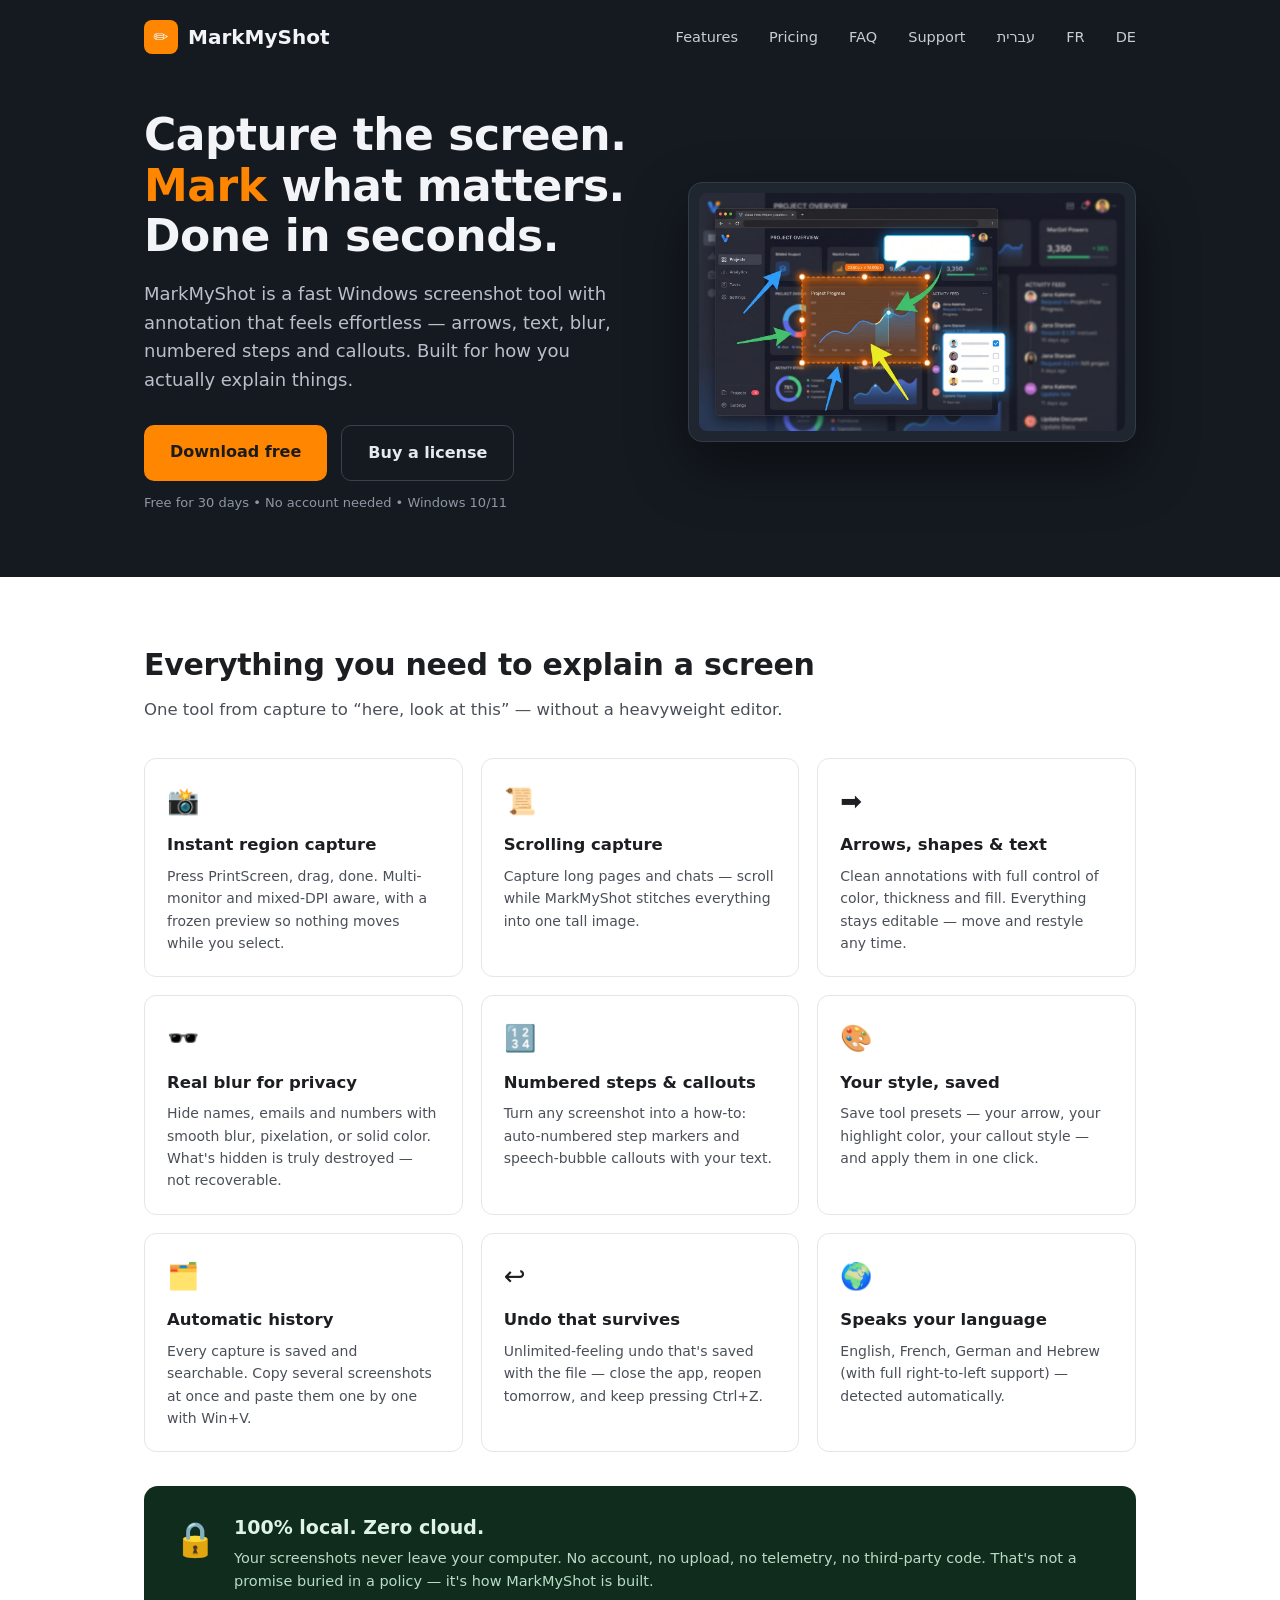
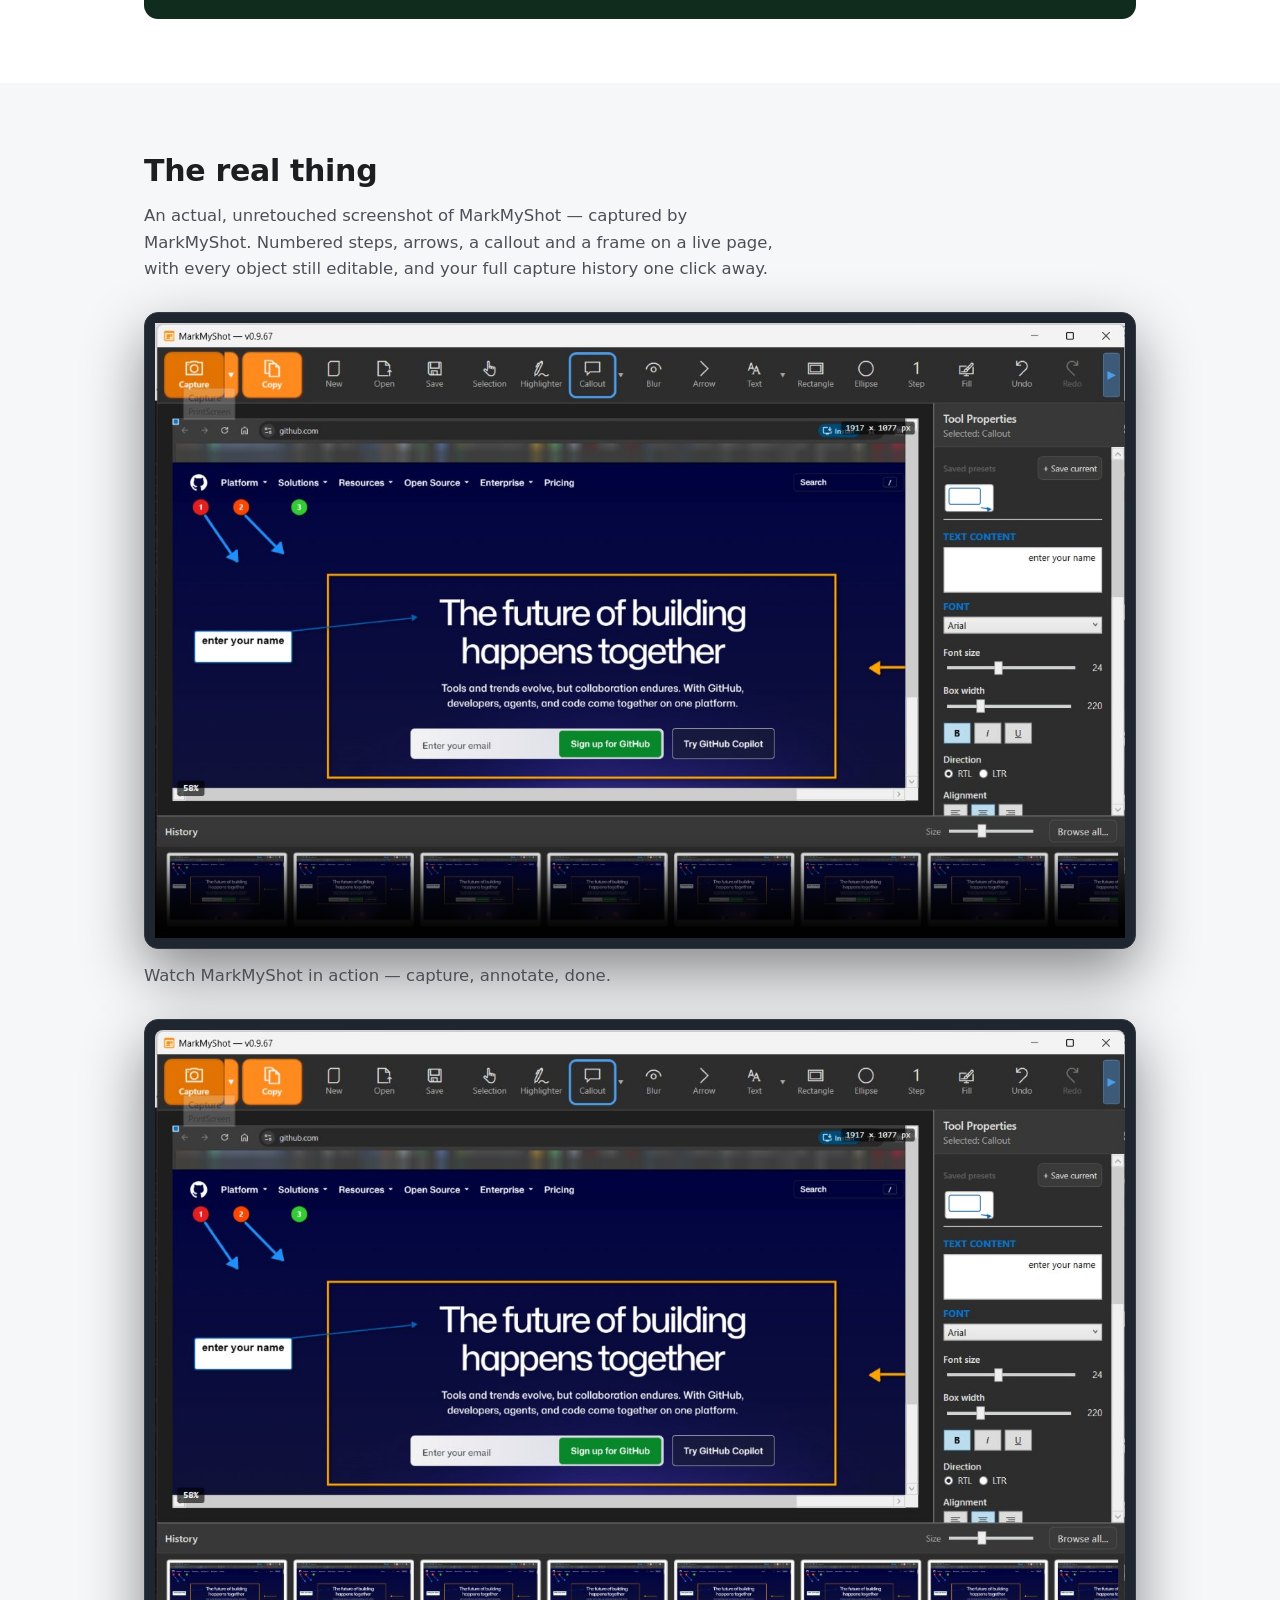
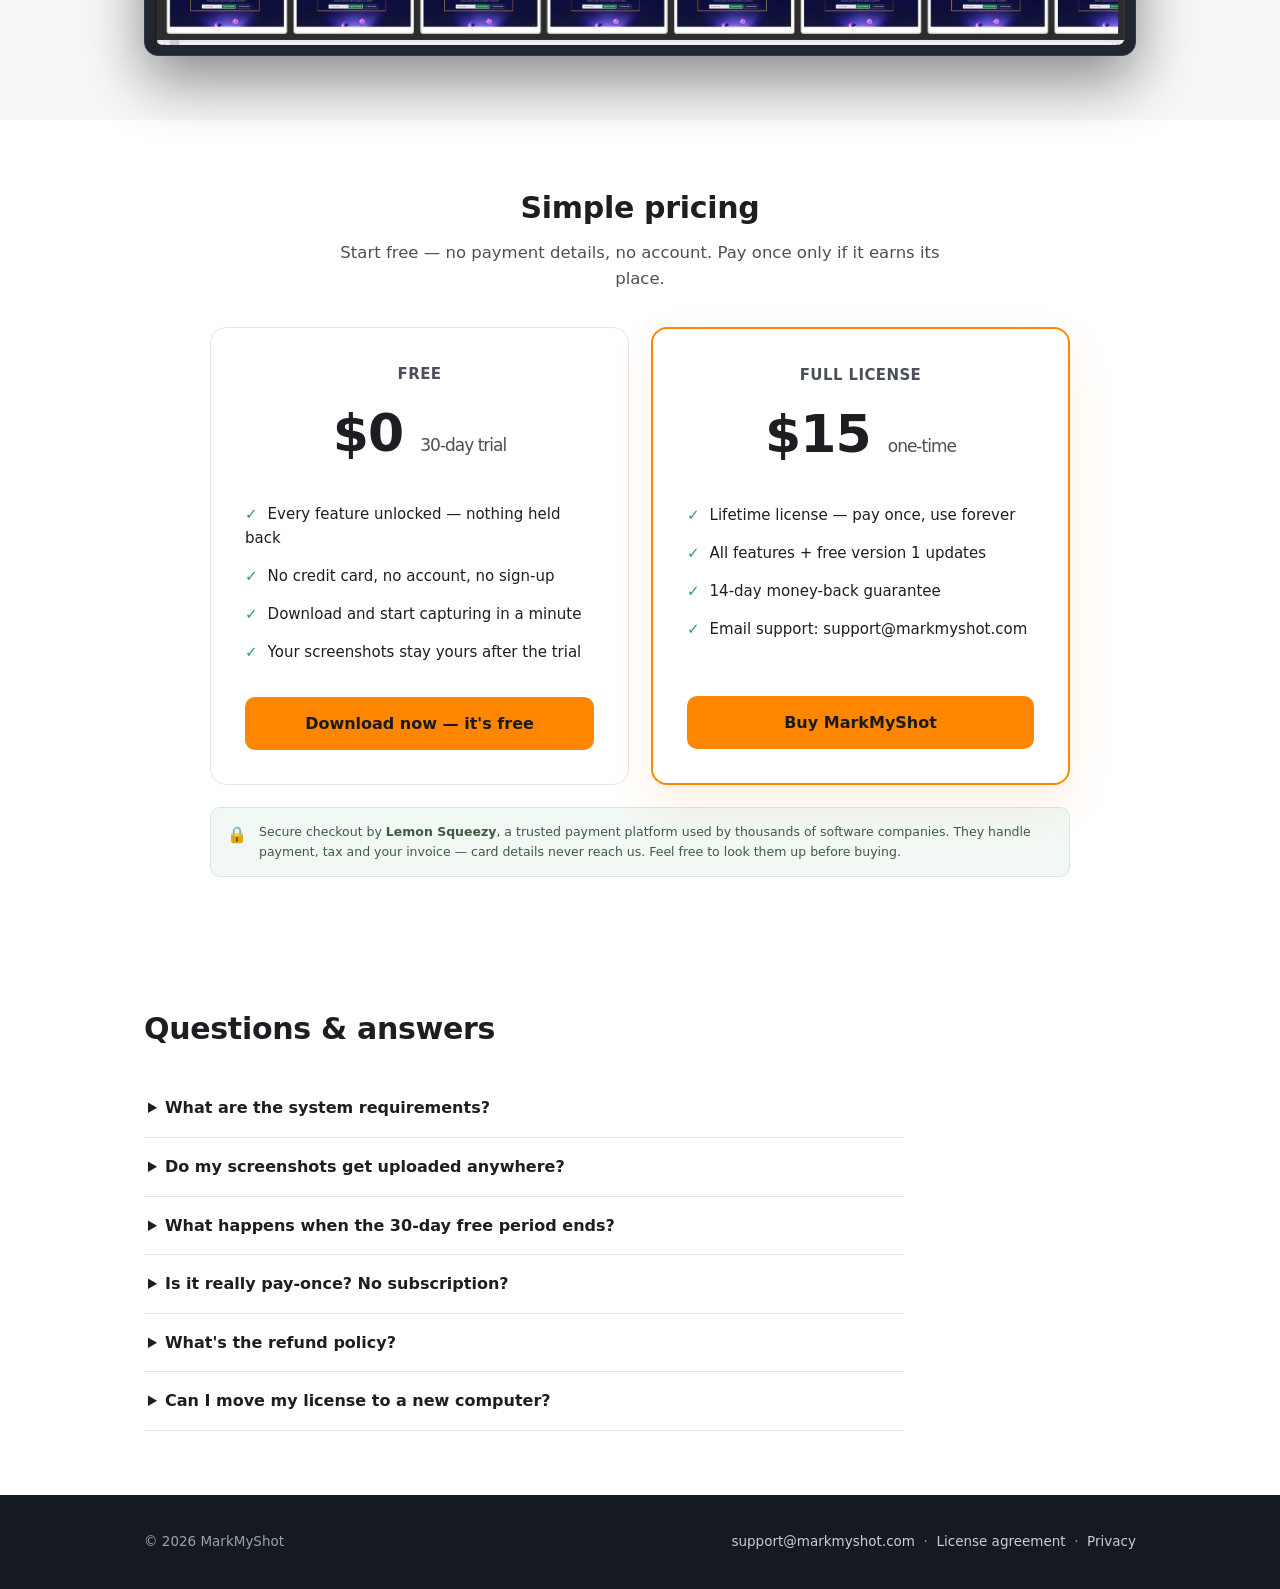
==== index.html @ 61226216 "Point the buy buttons at the live checkout; ship build 0.9.78" ====
<!DOCTYPE html>
<html lang="en">
<head>
<meta charset="utf-8">
<meta name="viewport" content="width=device-width, initial-scale=1">
<title>MarkMyShot — Capture, Mark, Done</title>
<meta name="description" content="MarkMyShot is a fast Windows screenshot tool with powerful annotation: arrows, text, blur, numbered steps and callouts. 100% local — your screenshots never leave your computer.">
<link rel="canonical" href="https://markmyshot.com/">
<link rel="alternate" hreflang="en" href="https://markmyshot.com/">
<link rel="alternate" hreflang="he" href="https://markmyshot.com/he.html">
<link rel="alternate" hreflang="fr" href="https://markmyshot.com/fr.html">
<link rel="alternate" hreflang="de" href="https://markmyshot.com/de.html">
<link rel="alternate" hreflang="x-default" href="https://markmyshot.com/">
<meta property="og:type" content="website">
<meta property="og:title" content="MarkMyShot — Capture, Mark, Done">
<meta property="og:description" content="Fast Windows screenshot tool with effortless annotation. Arrows, text, blur, steps, callouts. 100% local — nothing leaves your computer. Free 30-day trial.">
<meta property="og:url" content="https://markmyshot.com/">
<meta property="og:image" content="https://markmyshot.com/hero.jpg">
<meta name="twitter:card" content="summary_large_image">
<script type="application/ld+json">
{
  "@context": "https://schema.org",
  "@type": "SoftwareApplication",
  "name": "MarkMyShot",
  "operatingSystem": "Windows 10, Windows 11",
  "applicationCategory": "UtilitiesApplication",
  "description": "Fast Windows screenshot tool with annotation: arrows, text, blur, numbered steps and callouts. 100% local.",
  "offers": {
    "@type": "Offer",
    "price": "15.00",
    "priceCurrency": "USD"
  },
  "url": "https://markmyshot.com/",
  "author": { "@type": "Organization", "name": "MarkMyShot" }
}
</script>
<link rel="stylesheet" href="style.css">
</head>
<body>

<header>
  <div class="wrap">
    <nav>
      <a class="logo" href="#"><span class="logo-mark">✏️</span> MarkMyShot</a>
      <div class="links">
        <a href="#features">Features</a>
        <a href="#pricing">Pricing</a>
        <a href="#faq">FAQ</a>
        <a href="mailto:support@markmyshot.com">Support</a>
        <a href="he.html" lang="he">עברית</a>
        <a href="fr.html" lang="fr">FR</a>
        <a href="de.html" lang="de">DE</a>
      </div>
    </nav>
    <div class="hero">
      <div>
        <h1>Capture the screen.<br><em>Mark</em> what matters.<br>Done in seconds.</h1>
        <p class="sub">MarkMyShot is a fast Windows screenshot tool with annotation that feels effortless — arrows, text, blur, numbered steps and callouts. Built for how you actually explain things.</p>
        <div class="cta-row">
          <a class="btn btn-primary" href="#pricing" id="download-btn">Download free</a>
          <a class="btn btn-ghost" href="#pricing">Buy a license</a>
        </div>
        <p class="cta-note">Free for 30 days • No account needed • Windows 10/11</p>
      </div>
      <div class="shot-frame">
        <img src="hero.jpg" alt="MarkMyShot capturing a dashboard: a selection frame with size badge, colorful arrows, a callout bubble and a checklist overlay">
      </div>
    </div>
  </div>
</header>

<section id="features">
  <div class="wrap">
    <h2>Everything you need to explain a screen</h2>
    <p class="lead">One tool from capture to “here, look at this” — without a heavyweight editor.</p>
    <div class="grid">
      <div class="card"><div class="ico">📸</div><h3>Instant region capture</h3><p>Press PrintScreen, drag, done. Multi-monitor and mixed-DPI aware, with a frozen preview so nothing moves while you select.</p></div>
      <div class="card"><div class="ico">📜</div><h3>Scrolling capture</h3><p>Capture long pages and chats — scroll while MarkMyShot stitches everything into one tall image.</p></div>
      <div class="card"><div class="ico">➡️</div><h3>Arrows, shapes & text</h3><p>Clean annotations with full control of color, thickness and fill. Everything stays editable — move and restyle any time.</p></div>
      <div class="card"><div class="ico">🕶️</div><h3>Real blur for privacy</h3><p>Hide names, emails and numbers with smooth blur, pixelation, or solid color. What's hidden is truly destroyed — not recoverable.</p></div>
      <div class="card"><div class="ico">🔢</div><h3>Numbered steps & callouts</h3><p>Turn any screenshot into a how-to: auto-numbered step markers and speech-bubble callouts with your text.</p></div>
      <div class="card"><div class="ico">🎨</div><h3>Your style, saved</h3><p>Save tool presets — your arrow, your highlight color, your callout style — and apply them in one click.</p></div>
      <div class="card"><div class="ico">🗂️</div><h3>Automatic history</h3><p>Every capture is saved and searchable. Copy several screenshots at once and paste them one by one with Win+V.</p></div>
      <div class="card"><div class="ico">↩️</div><h3>Undo that survives</h3><p>Unlimited-feeling undo that's saved with the file — close the app, reopen tomorrow, and keep pressing Ctrl+Z.</p></div>
      <div class="card"><div class="ico">🌍</div><h3>Speaks your language</h3><p>English, French, German and Hebrew (with full right-to-left support) — detected automatically.</p></div>
    </div>

    <div class="privacy">
      <div class="lock">🔒</div>
      <div>
        <h3>100% local. Zero cloud.</h3>
        <p>Your screenshots never leave your computer. No account, no upload, no telemetry, no third-party code. That's not a promise buried in a policy — it's how MarkMyShot is built.</p>
      </div>
    </div>
  </div>
</section>

<section class="alt" id="in-action">
  <div class="wrap">
    <h2>The real thing</h2>
    <p class="lead">An actual, unretouched screenshot of MarkMyShot — captured by MarkMyShot. Numbered steps, arrows, a callout and a frame on a live page, with every object still editable, and your full capture history one click away.</p>
    <div class="shot-frame" style="margin-top:30px">
      <video src="demo.mp4" poster="editor.jpg" controls preload="none" playsinline
             aria-label="Demo video of MarkMyShot capturing and annotating a screen"
             style="width:100%;display:block"></video>
    </div>
    <p class="lead" style="margin-top:14px">Watch MarkMyShot in action — capture, annotate, done.</p>
    <div class="shot-frame" style="margin-top:30px">
      <img src="editor.jpg" alt="Actual MarkMyShot editor window: toolbar with capture and annotation tools, an annotated web page with steps, arrows and a callout, tool properties panel, and the history strip">
    </div>
  </div>
</section>

<section id="pricing">
  <div class="wrap">
    <h2 style="text-align:center">Simple pricing</h2>
    <p class="lead" style="text-align:center;margin:0 auto">Start free — no payment details, no account. Pay once only if it earns its place.</p>
    <div class="price-grid">
      <div class="price-box">
        <div class="plan-name">Free</div>
        <div class="price">$0 <small>30-day trial</small></div>
        <ul>
          <li>Every feature unlocked — nothing held back</li>
          <li>No credit card, no account, no sign-up</li>
          <li>Download and start capturing in a minute</li>
          <li>Your screenshots stay yours after the trial</li>
        </ul>
        <a class="btn btn-primary" href="MarkMyShot.exe" id="download-trial-btn" download style="width:100%">Download now — it's free</a>
      </div>
      <div class="price-box featured">
        <div class="plan-name">Full license</div>
        <div class="price">$15 <small>one-time</small></div>
        <ul>
          <li>Lifetime license — pay once, use forever</li>
          <li>All features + free version 1 updates</li>
          <li>14-day money-back guarantee</li>
          <li>Email support: support@markmyshot.com</li>
        </ul>
        <a class="btn btn-primary" href="https://markmyshot.lemonsqueezy.com/checkout/buy/40103c09-baea-47e1-b508-08ca0bba4fe6" id="buy-btn" style="width:100%">Buy MarkMyShot</a>
      </div>
    </div>
    <div class="trust">
      <div>🔒</div>
      <p>Secure checkout by <strong>Lemon Squeezy</strong>, a trusted payment platform used by thousands of software companies. They handle payment, tax and your invoice — card details never reach us. Feel free to look them up before buying.</p>
    </div>
  </div>
</section>

<section id="faq">
  <div class="wrap">
    <h2>Questions & answers</h2>
    <div class="faq">
      <details>
        <summary>What are the system requirements?</summary>
        <p>Windows 10 or Windows 11, 64-bit. No installation of extra runtimes needed — download, run, capture.</p>
      </details>
      <details>
        <summary>Do my screenshots get uploaded anywhere?</summary>
        <p>Never. MarkMyShot makes zero network connections. Screenshots are saved to a folder you choose on your own disk, and that's the only place they exist.</p>
      </details>
      <details>
        <summary>What happens when the 30-day free period ends?</summary>
        <p>You keep full access to viewing, editing and copying your existing screenshots. Only capturing new ones requires a license — your work is never held hostage.</p>
      </details>
      <details>
        <summary>Is it really pay-once? No subscription?</summary>
        <p>Yes. One payment, lifetime license, and all version 1 updates are free. If a major version 2 ever ships, existing customers will get a generous upgrade discount.</p>
      </details>
      <details>
        <summary>What's the refund policy?</summary>
        <p>If MarkMyShot isn't for you, email us within 14 days of purchase and you'll get a full refund. No forms, no questions.</p>
      </details>
      <details>
        <summary>Can I move my license to a new computer?</summary>
        <p>Yes — deactivate it in the app (License window) and activate on the new machine with the same key.</p>
      </details>
    </div>
  </div>
</section>

<footer>
  <div class="wrap">
    <div class="cols">
      <div>© 2026 MarkMyShot</div>
      <div>
        <a href="mailto:support@markmyshot.com">support@markmyshot.com</a>
        &nbsp;·&nbsp; <a href="eula.html">License agreement</a>
        &nbsp;·&nbsp; <a href="privacy.html">Privacy</a>
      </div>
    </div>
  </div>
</footer>

</body>
</html>
---- style.css ----
:root{
  --accent:#FF8600; --accent-dark:#E27300;
  --ink:#1c1e21; --ink-soft:#4b5058; --bg:#ffffff; --bg-soft:#f6f7f9;
  --card:#ffffff; --line:#e3e6ea; --hero:#151a21; --hero-ink:#f2f4f7;
  --good:#2e9e5b;
}
*{box-sizing:border-box;margin:0;padding:0}
body{font-family:"Segoe UI",system-ui,-apple-system,sans-serif;color:var(--ink);background:var(--bg);line-height:1.6}
.wrap{max-width:1040px;margin:0 auto;padding:0 24px}
a{color:var(--accent-dark)}

/* ---------- Hero ---------- */
header{background:var(--hero);color:var(--hero-ink);padding:20px 0 64px}
nav{display:flex;align-items:center;justify-content:space-between;margin-bottom:56px;flex-wrap:wrap;gap:10px}
.logo{display:flex;align-items:center;gap:10px;font-weight:700;font-size:20px;color:var(--hero-ink);text-decoration:none}
.logo-mark{width:34px;height:34px;border-radius:8px;background:var(--accent);display:grid;place-items:center;font-size:18px}
nav .links a{color:#c8cdd4;text-decoration:none;margin-inline-start:26px;font-size:14.5px}
nav .links a:hover{color:#fff}
.hero{display:grid;grid-template-columns:1.05fr .95fr;gap:48px;align-items:center}
.hero h1{font-size:44px;line-height:1.15;letter-spacing:-.5px}
.hero h1 em{color:var(--accent);font-style:normal}
.hero p.sub{margin-top:18px;font-size:18px;color:#b9c0c9;max-width:44ch}
.cta-row{margin-top:30px;display:flex;gap:14px;flex-wrap:wrap}
.btn{display:inline-block;padding:14px 26px;border-radius:10px;font-weight:600;font-size:16px;text-decoration:none;transition:.15s;text-align:center}
.btn-primary{background:var(--accent);color:#1b1b1b}
.btn-primary:hover{background:#ff9b2e}
.btn-ghost{border:1px solid #3a414b;color:#e6e9ee}
.btn-ghost:hover{border-color:#828a95}
.btn-secondary{background:#eef1f5;color:var(--ink)}
.btn-secondary:hover{background:#e2e7ee}
.cta-note{margin-top:12px;font-size:13px;color:#8f97a2}
.shot-frame{background:#20262f;border:1px solid #333b46;border-radius:14px;padding:10px;box-shadow:0 24px 60px rgba(0,0,0,.45)}
.shot-frame img{width:100%;display:block;border-radius:8px}

/* ---------- Sections ---------- */
section{padding:64px 0}
section.alt{background:var(--bg-soft)}
h2{font-size:30px;letter-spacing:-.3px;margin-bottom:8px}
.lead{color:var(--ink-soft);font-size:16.5px;max-width:62ch}

.grid{display:grid;grid-template-columns:repeat(3,1fr);gap:18px;margin-top:34px}
.card{background:var(--card);border:1px solid var(--line);border-radius:12px;padding:22px}
.card .ico{font-size:26px}
.card h3{font-size:16.5px;margin:10px 0 6px}
.card p{font-size:14px;color:var(--ink-soft)}

/* ---------- Privacy strip ---------- */
.privacy{display:flex;gap:18px;align-items:flex-start;background:#0f2c1c;color:#dff3e6;border-radius:14px;padding:26px 30px;margin-top:34px}
.privacy .lock{font-size:34px}
.privacy h3{font-size:19px;margin-bottom:4px}
.privacy p{font-size:14.5px;color:#b9dcc6}

/* ---------- Pricing ---------- */
.price-grid{display:grid;grid-template-columns:1fr 1fr;gap:22px;max-width:860px;margin:34px auto 0}
.price-box{background:var(--card);border:1px solid var(--line);border-radius:16px;padding:34px;text-align:center;display:flex;flex-direction:column}
.price-box.featured{border:2px solid var(--accent);box-shadow:0 18px 44px rgba(255,134,0,.12)}
.plan-name{font-size:15px;font-weight:700;letter-spacing:.4px;text-transform:uppercase;color:var(--ink-soft)}
.price{font-size:52px;font-weight:800;letter-spacing:-1px;margin-top:6px}
.price small{font-size:17px;font-weight:500;color:var(--ink-soft)}
.price-box ul{list-style:none;margin:20px 0 26px;text-align:start;flex:1}
.price-box li{padding:7px 0;font-size:15px}
.price-box li::before{content:"✓";color:var(--good);font-weight:700;margin-inline-end:10px}
.trust{display:flex;gap:12px;align-items:flex-start;background:#f2f8f4;border:1px solid #d6e8dc;border-radius:10px;padding:14px 16px;margin:22px auto 0;max-width:860px;text-align:start}
.trust p{font-size:12.5px;color:#3c5b47}

/* ---------- FAQ ---------- */
.faq{max-width:760px;margin-top:26px}
.faq details{border-bottom:1px solid var(--line);padding:16px 4px}
.faq summary{cursor:pointer;font-weight:600;font-size:16px}
.faq p{margin-top:10px;color:var(--ink-soft);font-size:15px}

/* ---------- Footer ---------- */
footer{background:var(--hero);color:#9aa2ad;padding:36px 0;font-size:13.5px}
footer .cols{display:flex;justify-content:space-between;gap:24px;flex-wrap:wrap}
footer a{color:#c8cdd4;text-decoration:none}
footer a:hover{color:#fff}

@media (max-width:860px){
  .hero{grid-template-columns:1fr}
  .grid{grid-template-columns:1fr 1fr}
  .hero h1{font-size:34px}
}
@media (max-width:700px){.price-grid{grid-template-columns:1fr}}
@media (max-width:560px){
  .grid{grid-template-columns:1fr}
  nav .links{display:none}
}
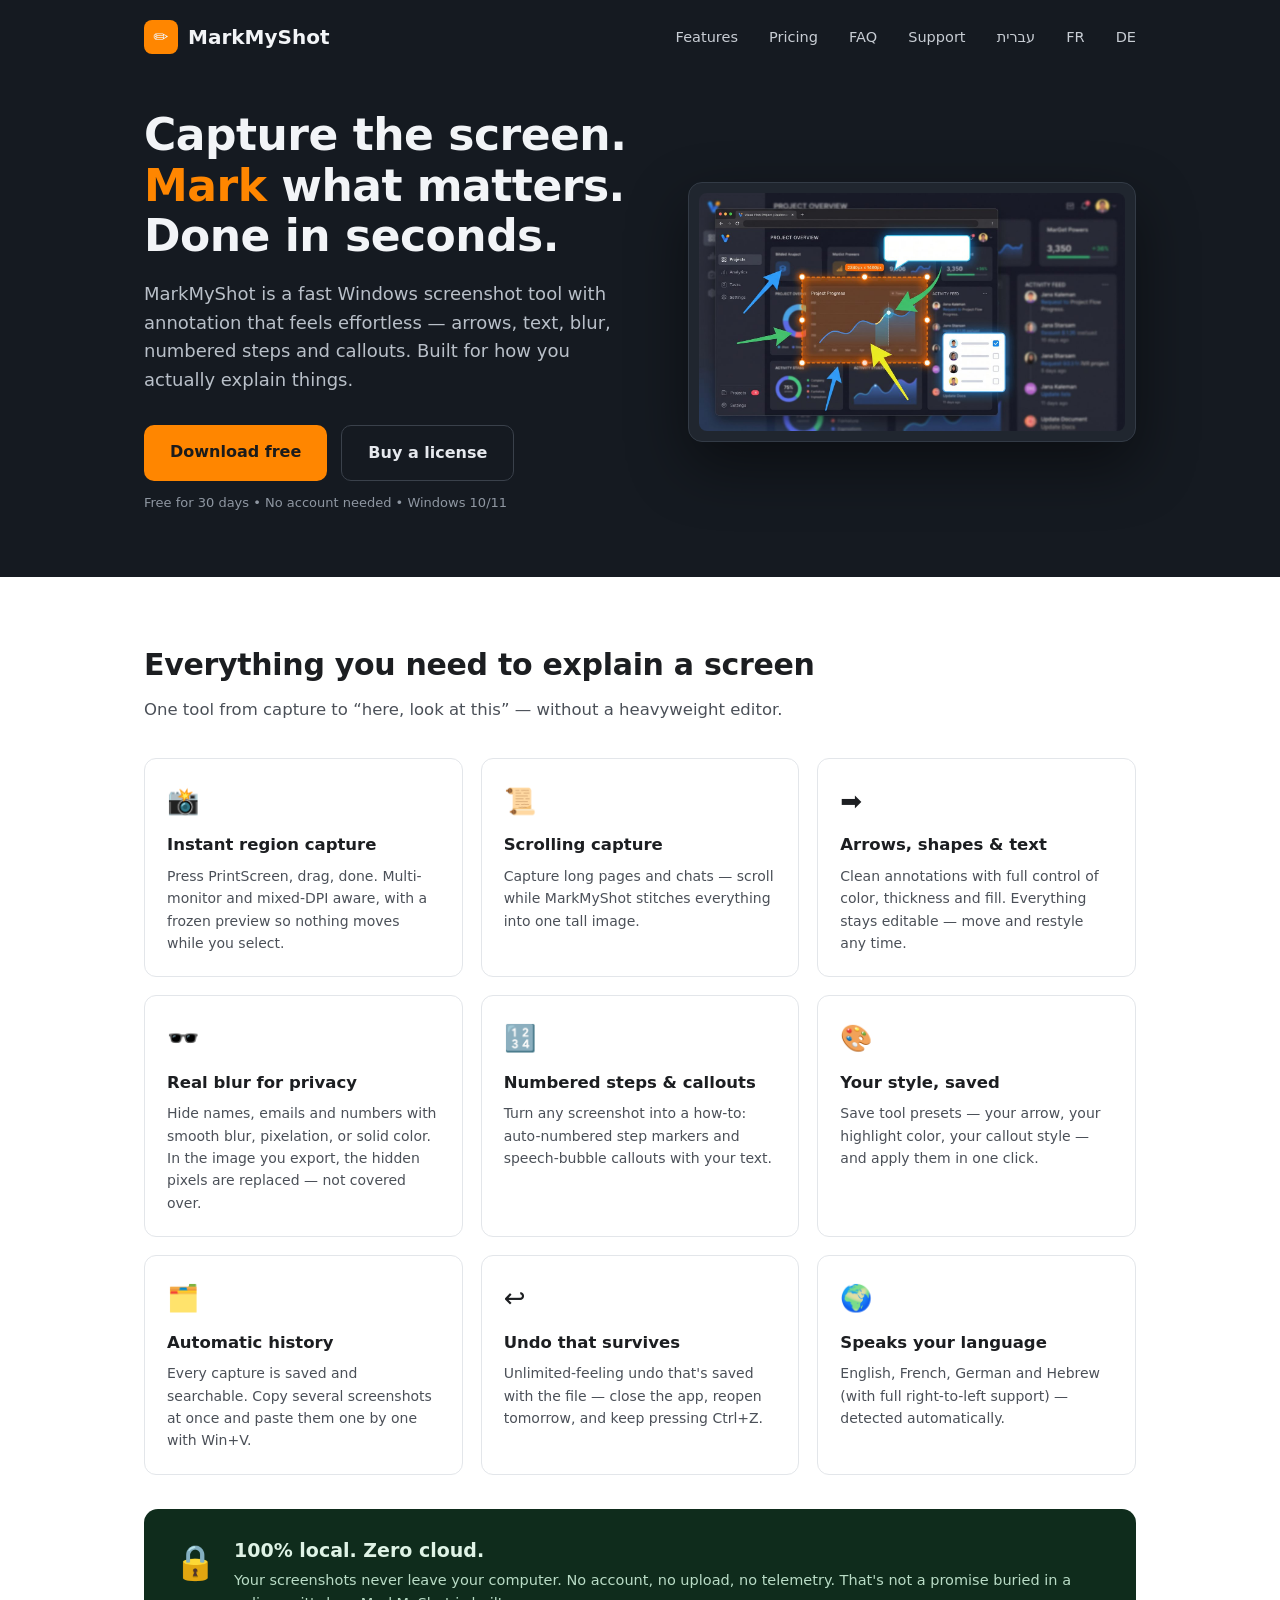
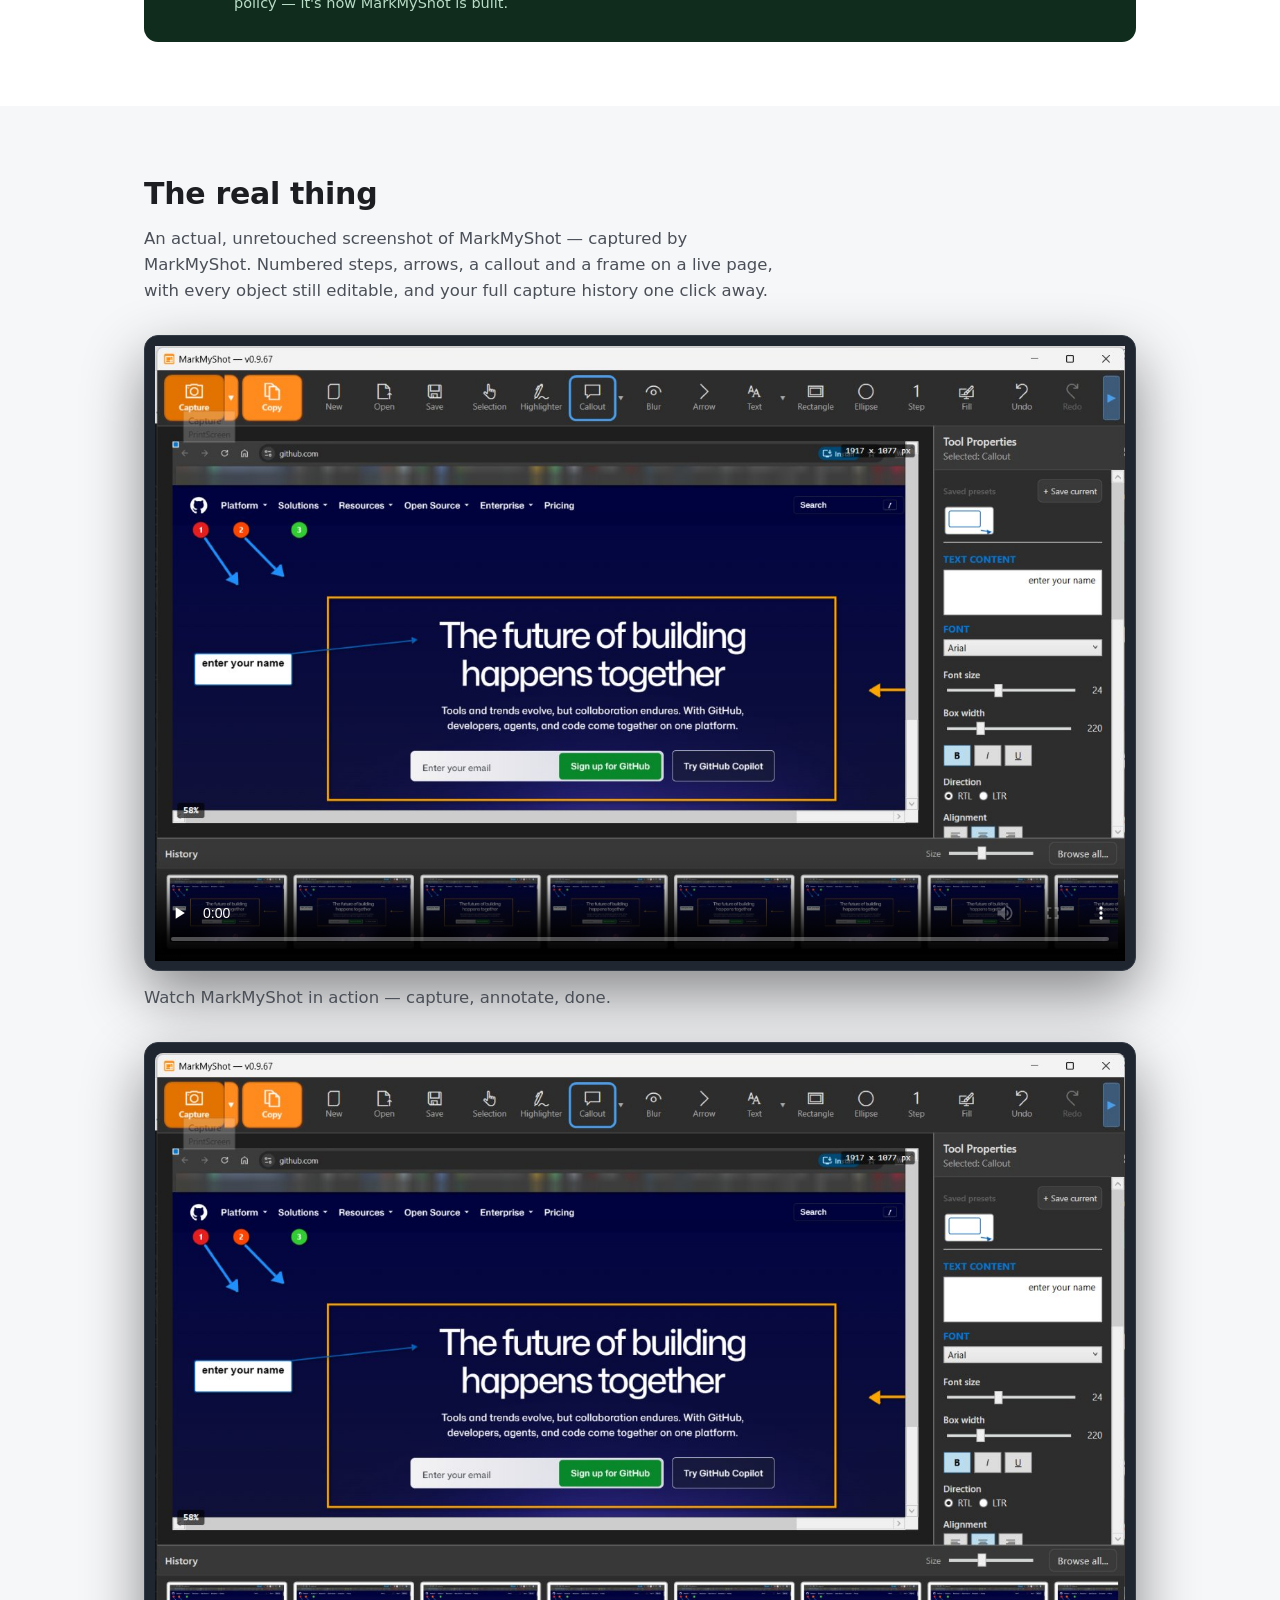
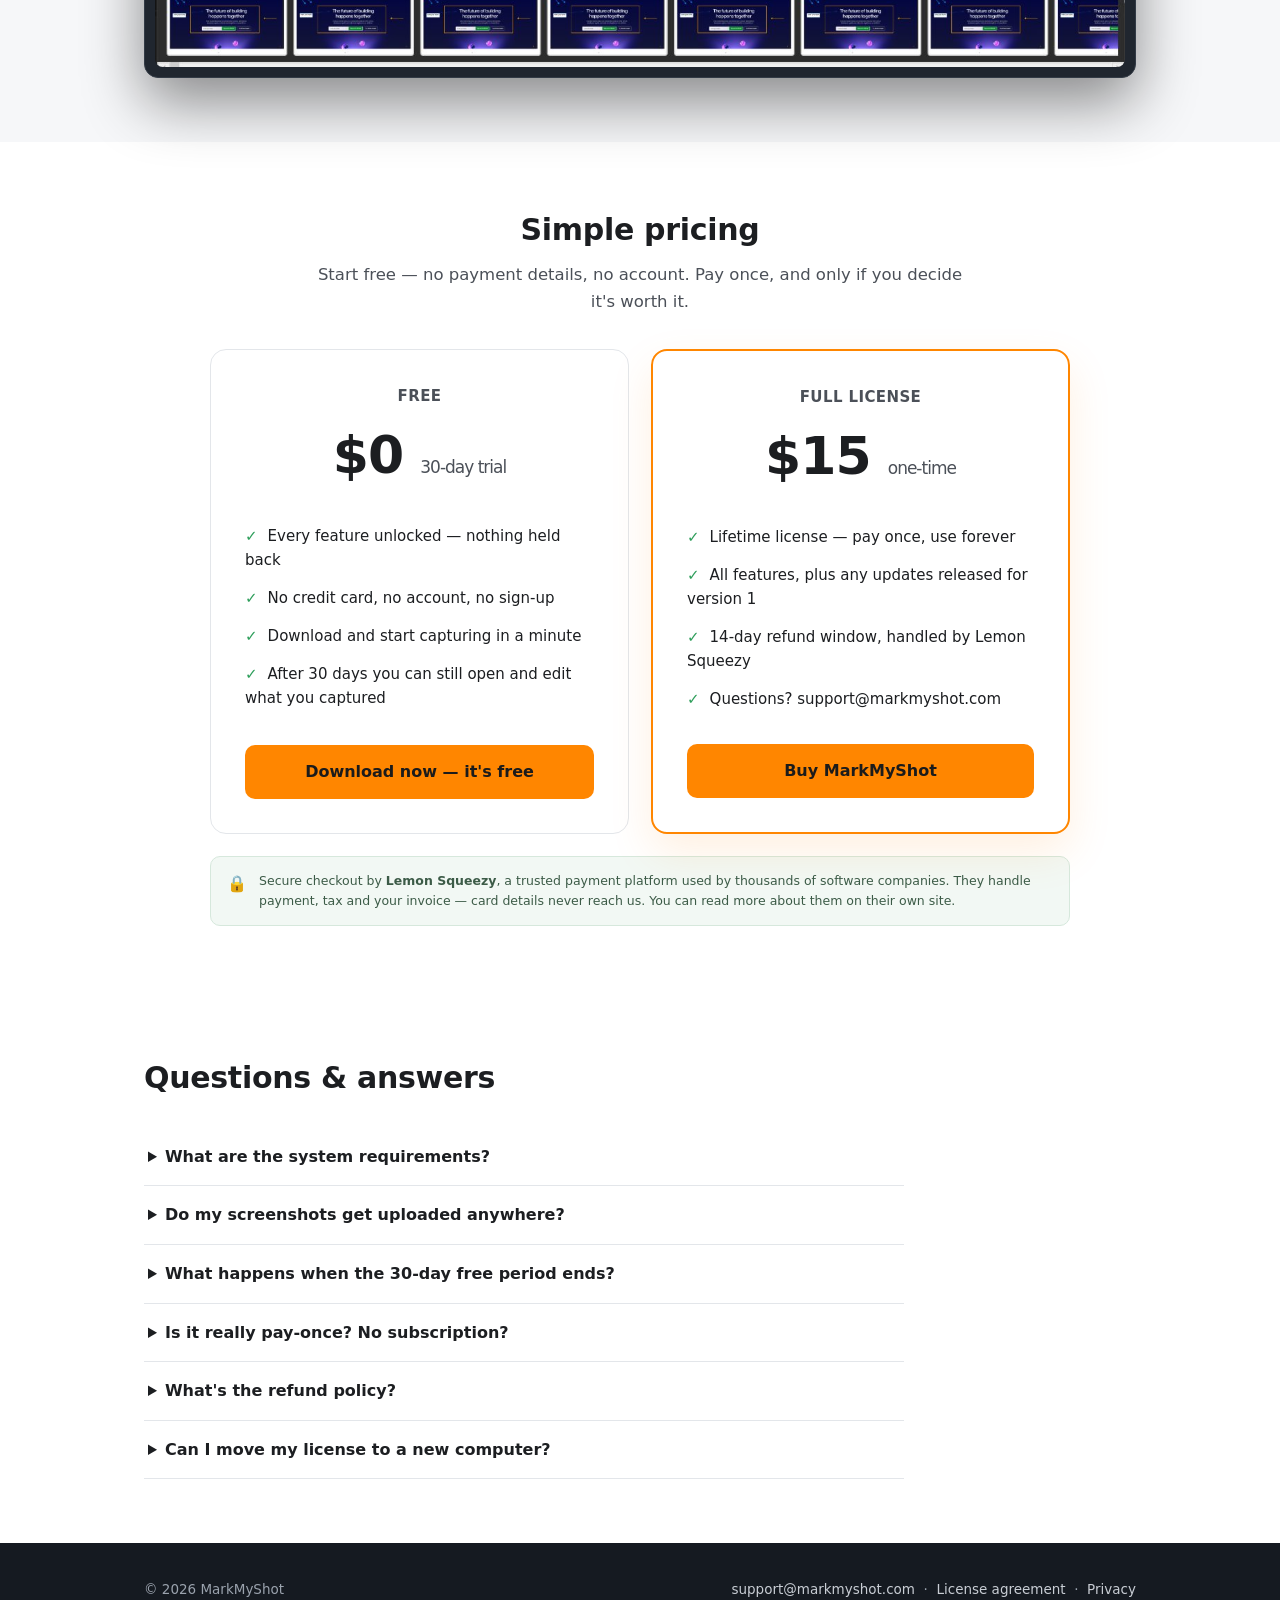
==== commit 73357dfc: "Correct two inaccurate claims, soften the promises, fix translated-sounding copy" ====
--- a/index.html
+++ b/index.html
@@ -77,7 +77,7 @@
       <div class="card"><div class="ico">📸</div><h3>Instant region capture</h3><p>Press PrintScreen, drag, done. Multi-monitor and mixed-DPI aware, with a frozen preview so nothing moves while you select.</p></div>
       <div class="card"><div class="ico">📜</div><h3>Scrolling capture</h3><p>Capture long pages and chats — scroll while MarkMyShot stitches everything into one tall image.</p></div>
       <div class="card"><div class="ico">➡️</div><h3>Arrows, shapes & text</h3><p>Clean annotations with full control of color, thickness and fill. Everything stays editable — move and restyle any time.</p></div>
-      <div class="card"><div class="ico">🕶️</div><h3>Real blur for privacy</h3><p>Hide names, emails and numbers with smooth blur, pixelation, or solid color. What's hidden is truly destroyed — not recoverable.</p></div>
+      <div class="card"><div class="ico">🕶️</div><h3>Real blur for privacy</h3><p>Hide names, emails and numbers with smooth blur, pixelation, or solid color. In the image you export, the hidden pixels are replaced — not covered over.</p></div>
       <div class="card"><div class="ico">🔢</div><h3>Numbered steps & callouts</h3><p>Turn any screenshot into a how-to: auto-numbered step markers and speech-bubble callouts with your text.</p></div>
       <div class="card"><div class="ico">🎨</div><h3>Your style, saved</h3><p>Save tool presets — your arrow, your highlight color, your callout style — and apply them in one click.</p></div>
       <div class="card"><div class="ico">🗂️</div><h3>Automatic history</h3><p>Every capture is saved and searchable. Copy several screenshots at once and paste them one by one with Win+V.</p></div>
@@ -89,7 +89,7 @@
       <div class="lock">🔒</div>
       <div>
         <h3>100% local. Zero cloud.</h3>
-        <p>Your screenshots never leave your computer. No account, no upload, no telemetry, no third-party code. That's not a promise buried in a policy — it's how MarkMyShot is built.</p>
+        <p>Your screenshots never leave your computer. No account, no upload, no telemetry. That's not a promise buried in a policy — it's how MarkMyShot is built.</p>
       </div>
     </div>
   </div>
@@ -114,7 +114,7 @@
 <section id="pricing">
   <div class="wrap">
     <h2 style="text-align:center">Simple pricing</h2>
-    <p class="lead" style="text-align:center;margin:0 auto">Start free — no payment details, no account. Pay once only if it earns its place.</p>
+    <p class="lead" style="text-align:center;margin:0 auto">Start free — no payment details, no account. Pay once, and only if you decide it's worth it.</p>
     <div class="price-grid">
       <div class="price-box">
         <div class="plan-name">Free</div>
@@ -123,7 +123,7 @@
           <li>Every feature unlocked — nothing held back</li>
           <li>No credit card, no account, no sign-up</li>
           <li>Download and start capturing in a minute</li>
-          <li>Your screenshots stay yours after the trial</li>
+          <li>After 30 days you can still open and edit what you captured</li>
         </ul>
         <a class="btn btn-primary" href="MarkMyShot.exe" id="download-trial-btn" download style="width:100%">Download now — it's free</a>
       </div>
@@ -132,16 +132,16 @@
         <div class="price">$15 <small>one-time</small></div>
         <ul>
           <li>Lifetime license — pay once, use forever</li>
-          <li>All features + free version 1 updates</li>
-          <li>14-day money-back guarantee</li>
-          <li>Email support: support@markmyshot.com</li>
+          <li>All features, plus any updates released for version 1</li>
+          <li>14-day refund window, handled by Lemon Squeezy</li>
+          <li>Questions? support@markmyshot.com</li>
         </ul>
         <a class="btn btn-primary" href="https://markmyshot.lemonsqueezy.com/checkout/buy/40103c09-baea-47e1-b508-08ca0bba4fe6" id="buy-btn" style="width:100%">Buy MarkMyShot</a>
       </div>
     </div>
     <div class="trust">
       <div>🔒</div>
-      <p>Secure checkout by <strong>Lemon Squeezy</strong>, a trusted payment platform used by thousands of software companies. They handle payment, tax and your invoice — card details never reach us. Feel free to look them up before buying.</p>
+      <p>Secure checkout by <strong>Lemon Squeezy</strong>, a trusted payment platform used by thousands of software companies. They handle payment, tax and your invoice — card details never reach us. You can read more about them on their own site.</p>
     </div>
   </div>
 </section>
@@ -156,19 +156,19 @@
       </details>
       <details>
         <summary>Do my screenshots get uploaded anywhere?</summary>
-        <p>Never. MarkMyShot makes zero network connections. Screenshots are saved to a folder you choose on your own disk, and that's the only place they exist.</p>
+        <p>Never. Screenshots are saved to a folder you choose on your own disk, and that's the only place they exist. The app goes online for one thing only: checking your license key when you activate it.</p>
       </details>
       <details>
         <summary>What happens when the 30-day free period ends?</summary>
-        <p>You keep full access to viewing, editing and copying your existing screenshots. Only capturing new ones requires a license — your work is never held hostage.</p>
+        <p>You keep full access to viewing, editing and copying your existing screenshots. Only capturing new ones requires a license — what you already captured stays available.</p>
       </details>
       <details>
         <summary>Is it really pay-once? No subscription?</summary>
-        <p>Yes. One payment, lifetime license, and all version 1 updates are free. If a major version 2 ever ships, existing customers will get a generous upgrade discount.</p>
+        <p>Yes. One payment, lifetime license, and updates released for version 1 are included. If a major version 2 ever ships it may be a separate purchase, with an upgrade price for existing customers.</p>
       </details>
       <details>
         <summary>What's the refund policy?</summary>
-        <p>If MarkMyShot isn't for you, email us within 14 days of purchase and you'll get a full refund. No forms, no questions.</p>
+        <p>You can ask for a refund within 14 days of purchase. Refunds are processed by Lemon Squeezy, the seller of record — email us and we'll pass the request on.</p>
       </details>
       <details>
         <summary>Can I move my license to a new computer?</summary>
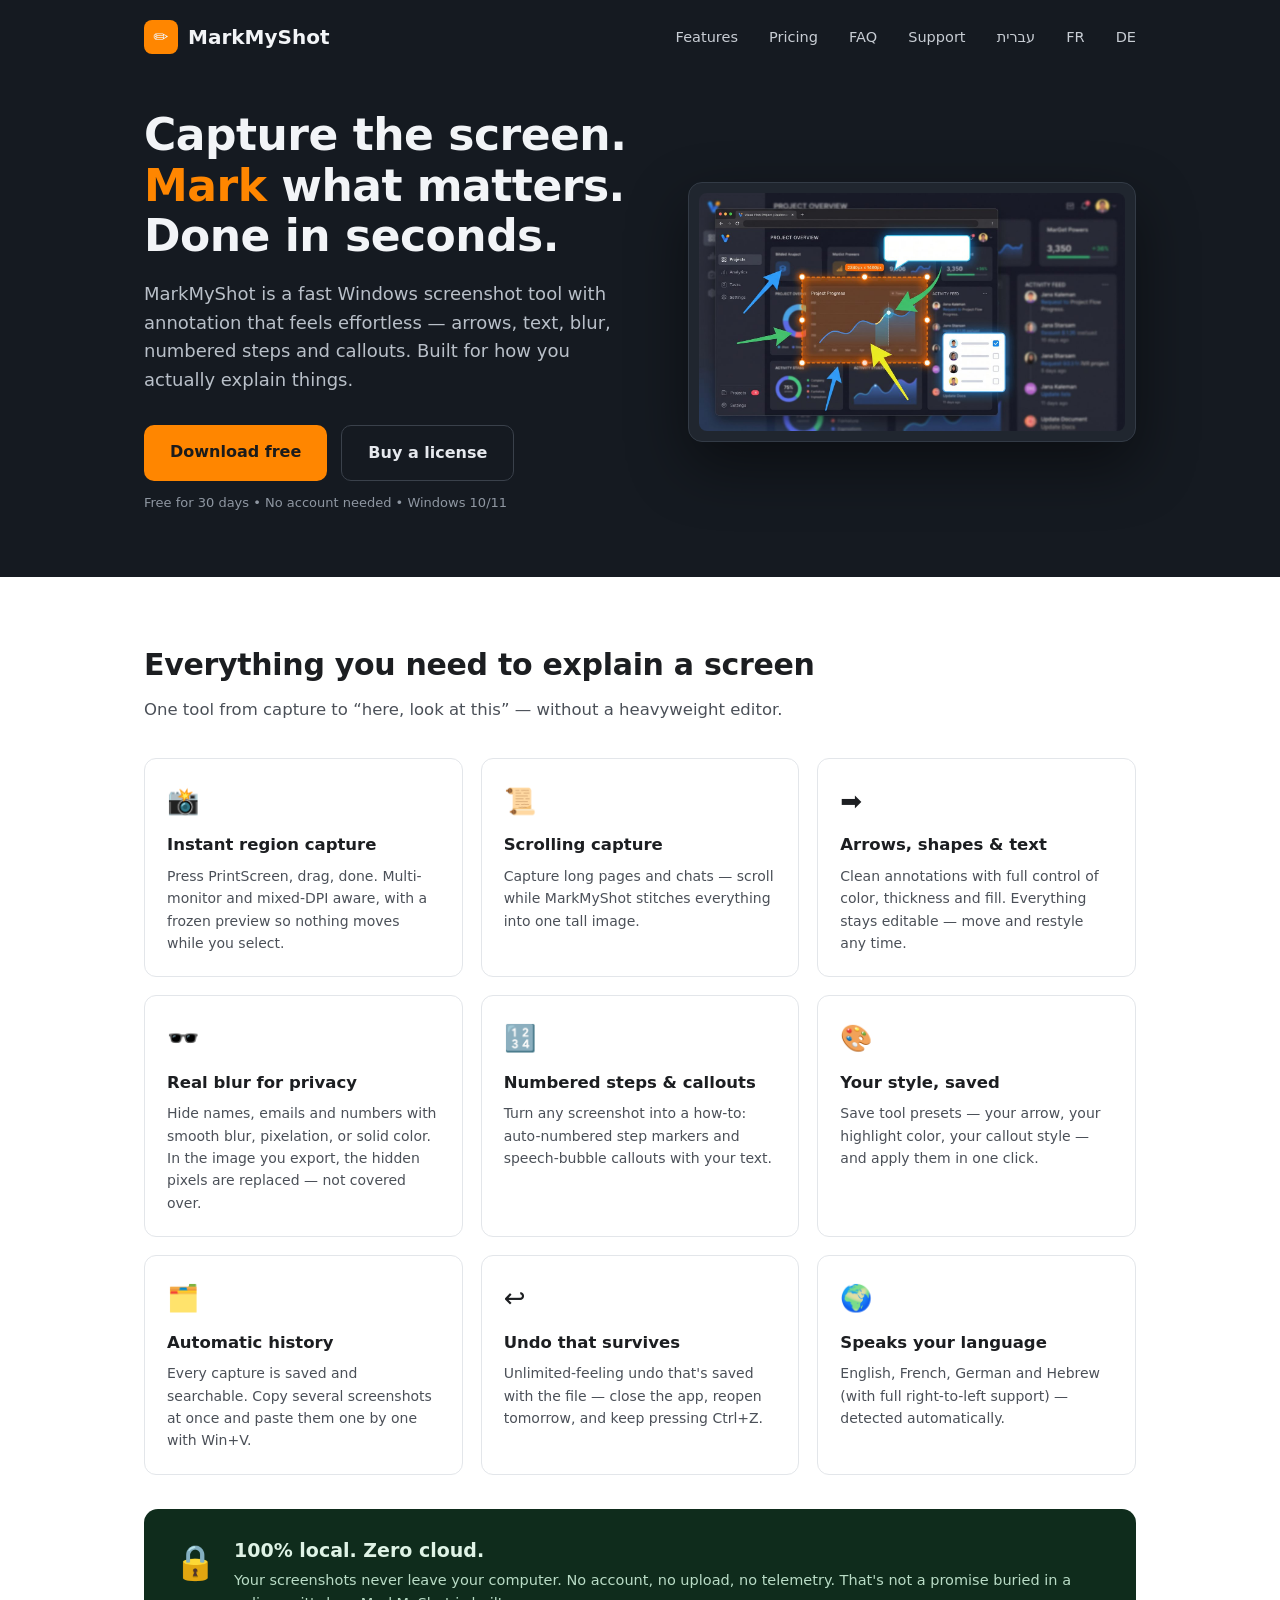
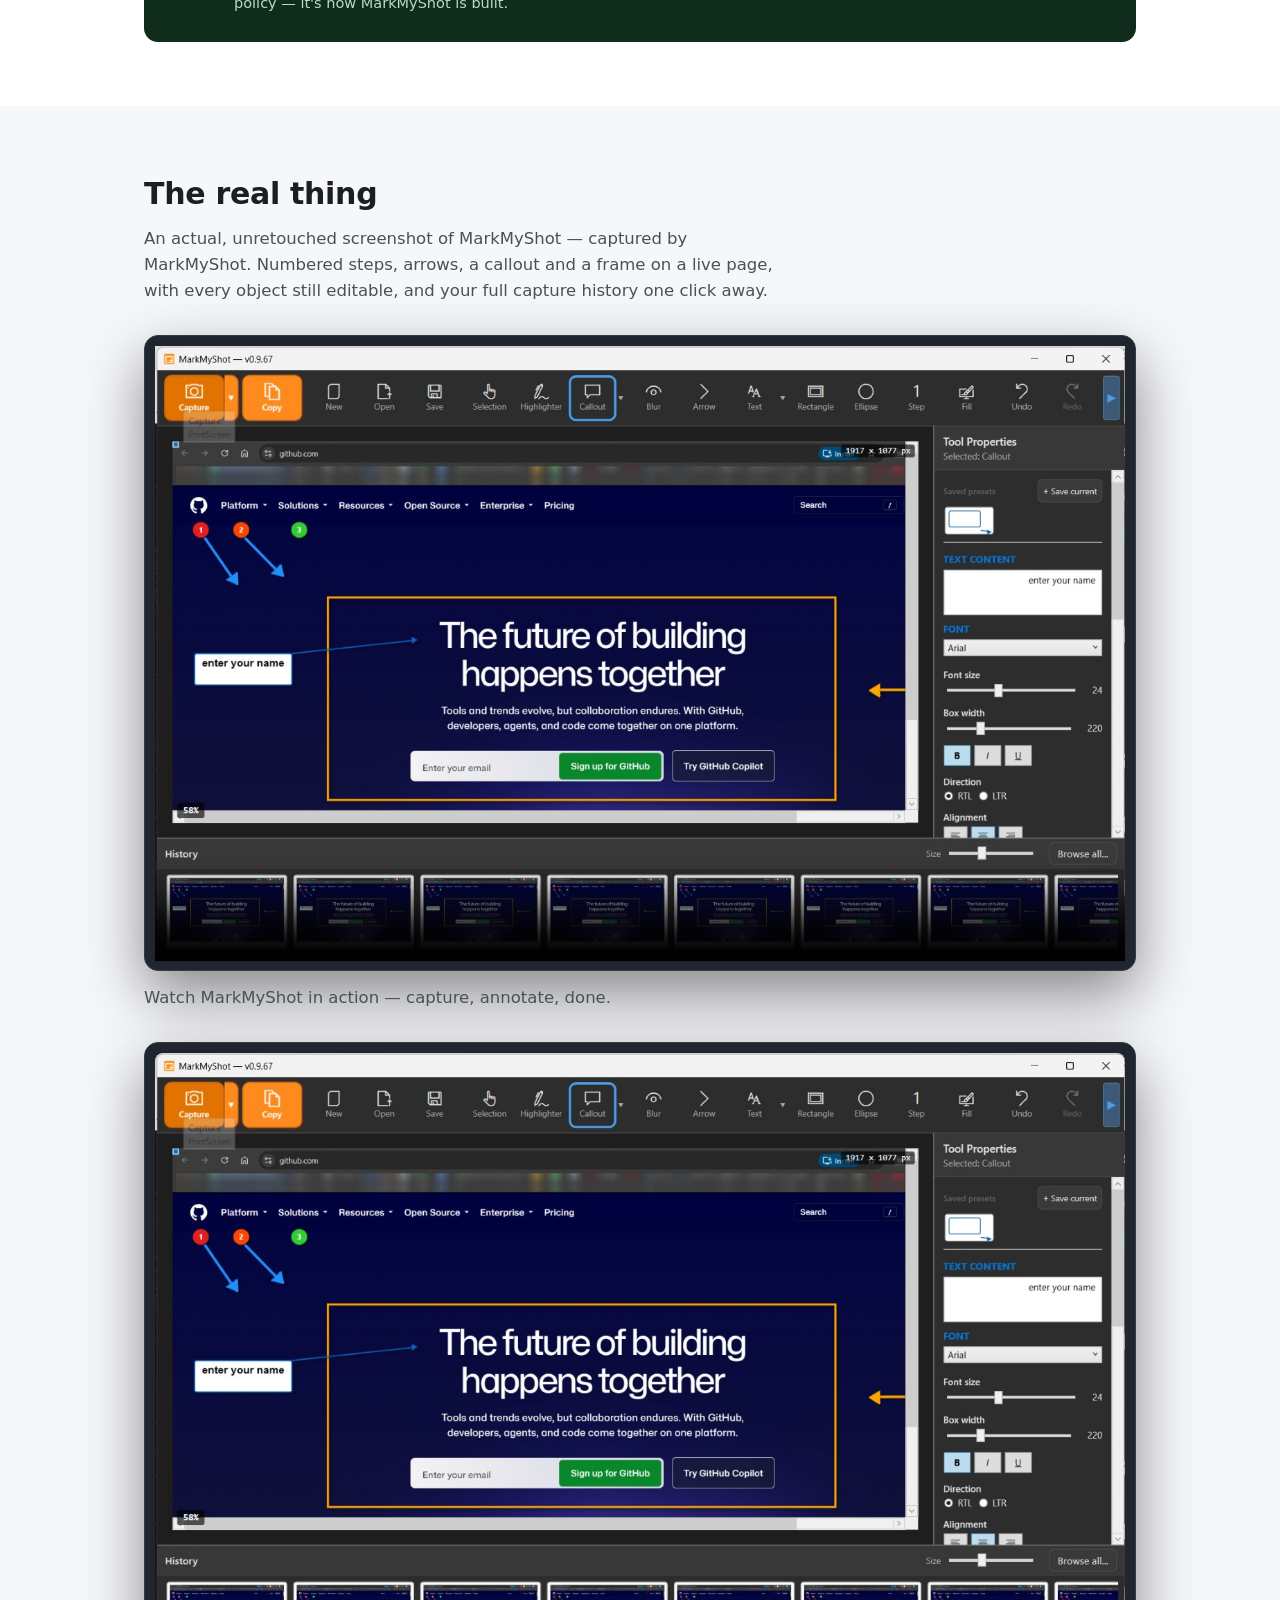
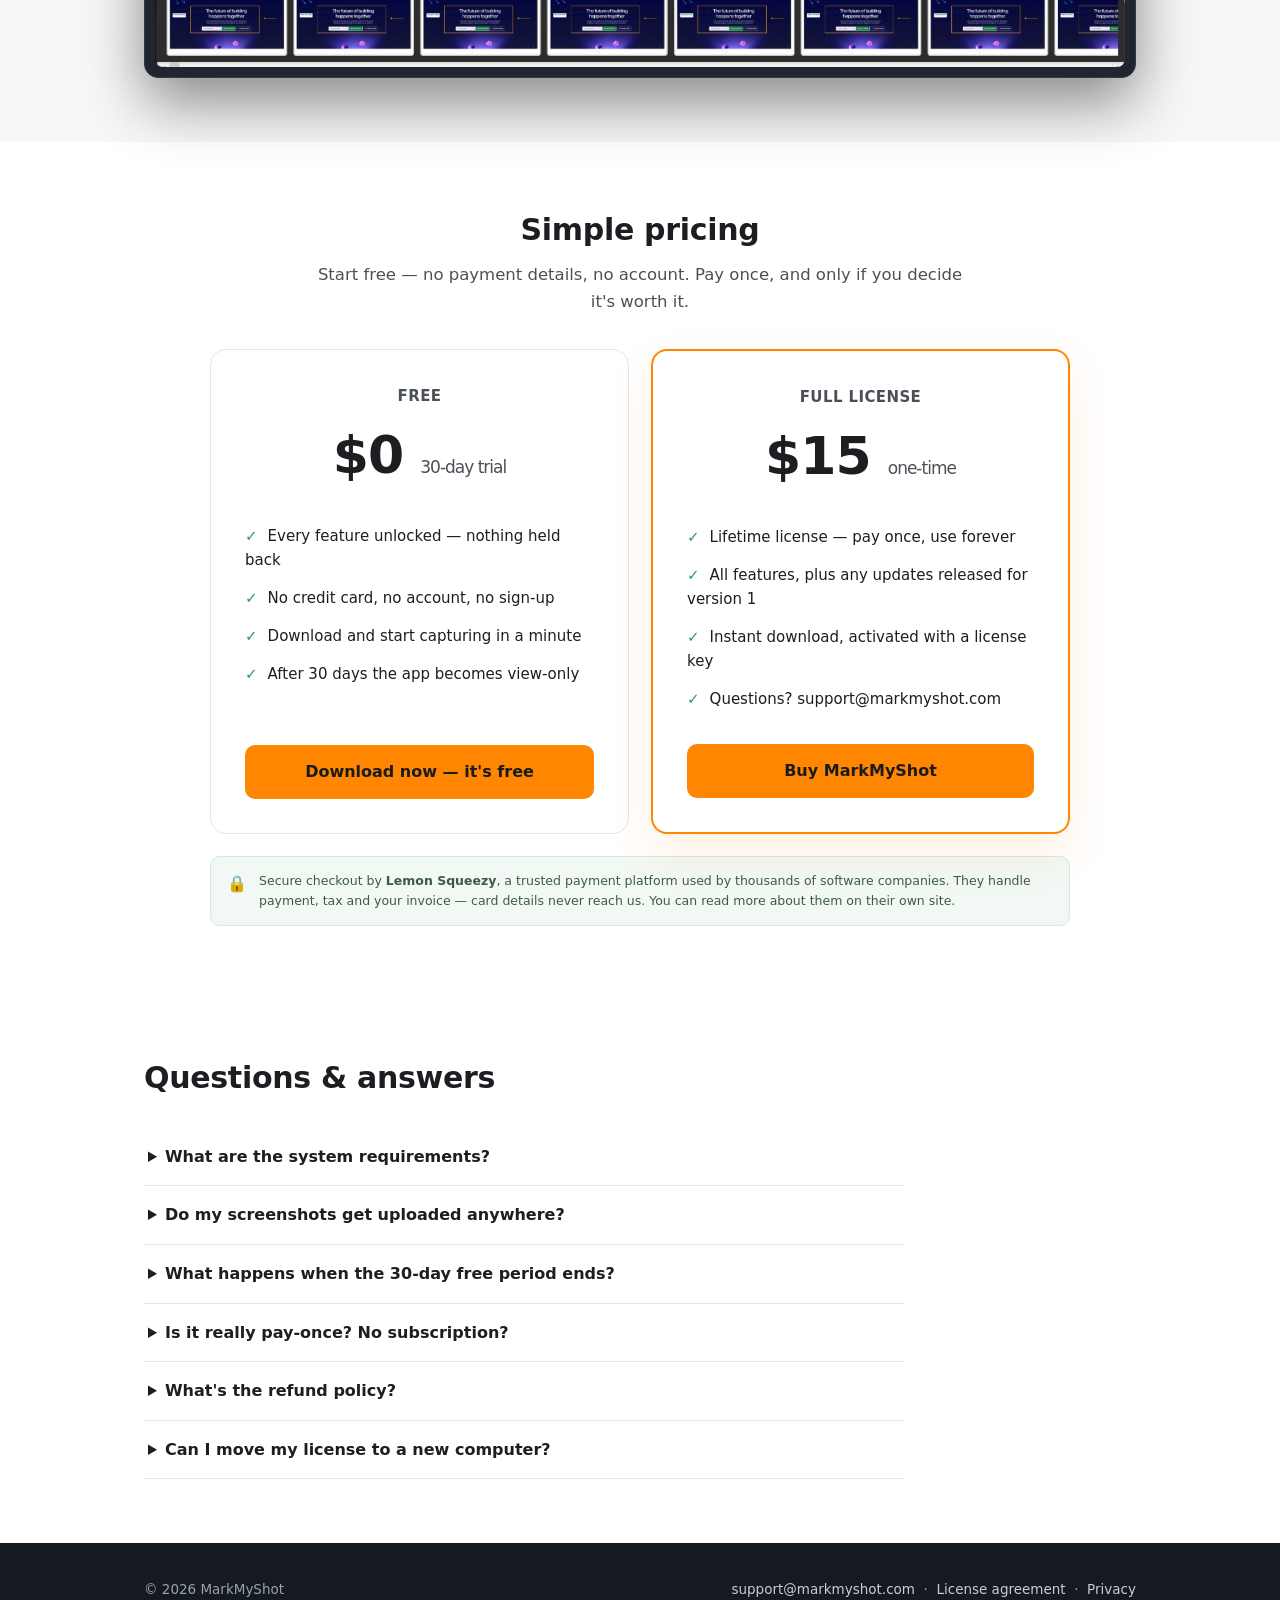
==== commit 0094af4c: "No refund or future-version promises; describe the view-only lock exactly" ====
--- a/index.html
+++ b/index.html
@@ -123,7 +123,7 @@
           <li>Every feature unlocked — nothing held back</li>
           <li>No credit card, no account, no sign-up</li>
           <li>Download and start capturing in a minute</li>
-          <li>After 30 days you can still open and edit what you captured</li>
+          <li>After 30 days the app becomes view-only</li>
         </ul>
         <a class="btn btn-primary" href="MarkMyShot.exe" id="download-trial-btn" download style="width:100%">Download now — it's free</a>
       </div>
@@ -133,7 +133,7 @@
         <ul>
           <li>Lifetime license — pay once, use forever</li>
           <li>All features, plus any updates released for version 1</li>
-          <li>14-day refund window, handled by Lemon Squeezy</li>
+          <li>Instant download, activated with a license key</li>
           <li>Questions? support@markmyshot.com</li>
         </ul>
         <a class="btn btn-primary" href="https://markmyshot.lemonsqueezy.com/checkout/buy/40103c09-baea-47e1-b508-08ca0bba4fe6" id="buy-btn" style="width:100%">Buy MarkMyShot</a>
@@ -160,15 +160,15 @@
       </details>
       <details>
         <summary>What happens when the 30-day free period ends?</summary>
-        <p>You keep full access to viewing, editing and copying your existing screenshots. Only capturing new ones requires a license — what you already captured stays available.</p>
+        <p>The app switches to view-only. You can still open MarkMyShot and look through everything you captured, and your files stay on your disk in standard PNG format — nothing is deleted or locked away from other programs. Inside MarkMyShot, capturing, editing, saving, exporting and copying to the clipboard all require a license.</p>
       </details>
       <details>
         <summary>Is it really pay-once? No subscription?</summary>
-        <p>Yes. One payment, lifetime license, and updates released for version 1 are included. If a major version 2 ever ships it may be a separate purchase, with an upgrade price for existing customers.</p>
+        <p>Yes. One payment, lifetime license, and updates released for version 1 are included. A future major version, if there ever is one, is not included.</p>
       </details>
       <details>
         <summary>What's the refund policy?</summary>
-        <p>You can ask for a refund within 14 days of purchase. Refunds are processed by Lemon Squeezy, the seller of record — email us and we'll pass the request on.</p>
+        <p>Payment is handled by Lemon Squeezy, the seller of record, and any refund request is decided under their policy. That is exactly why the trial exists: 30 days, every feature unlocked, so you can be sure before you pay.</p>
       </details>
       <details>
         <summary>Can I move my license to a new computer?</summary>
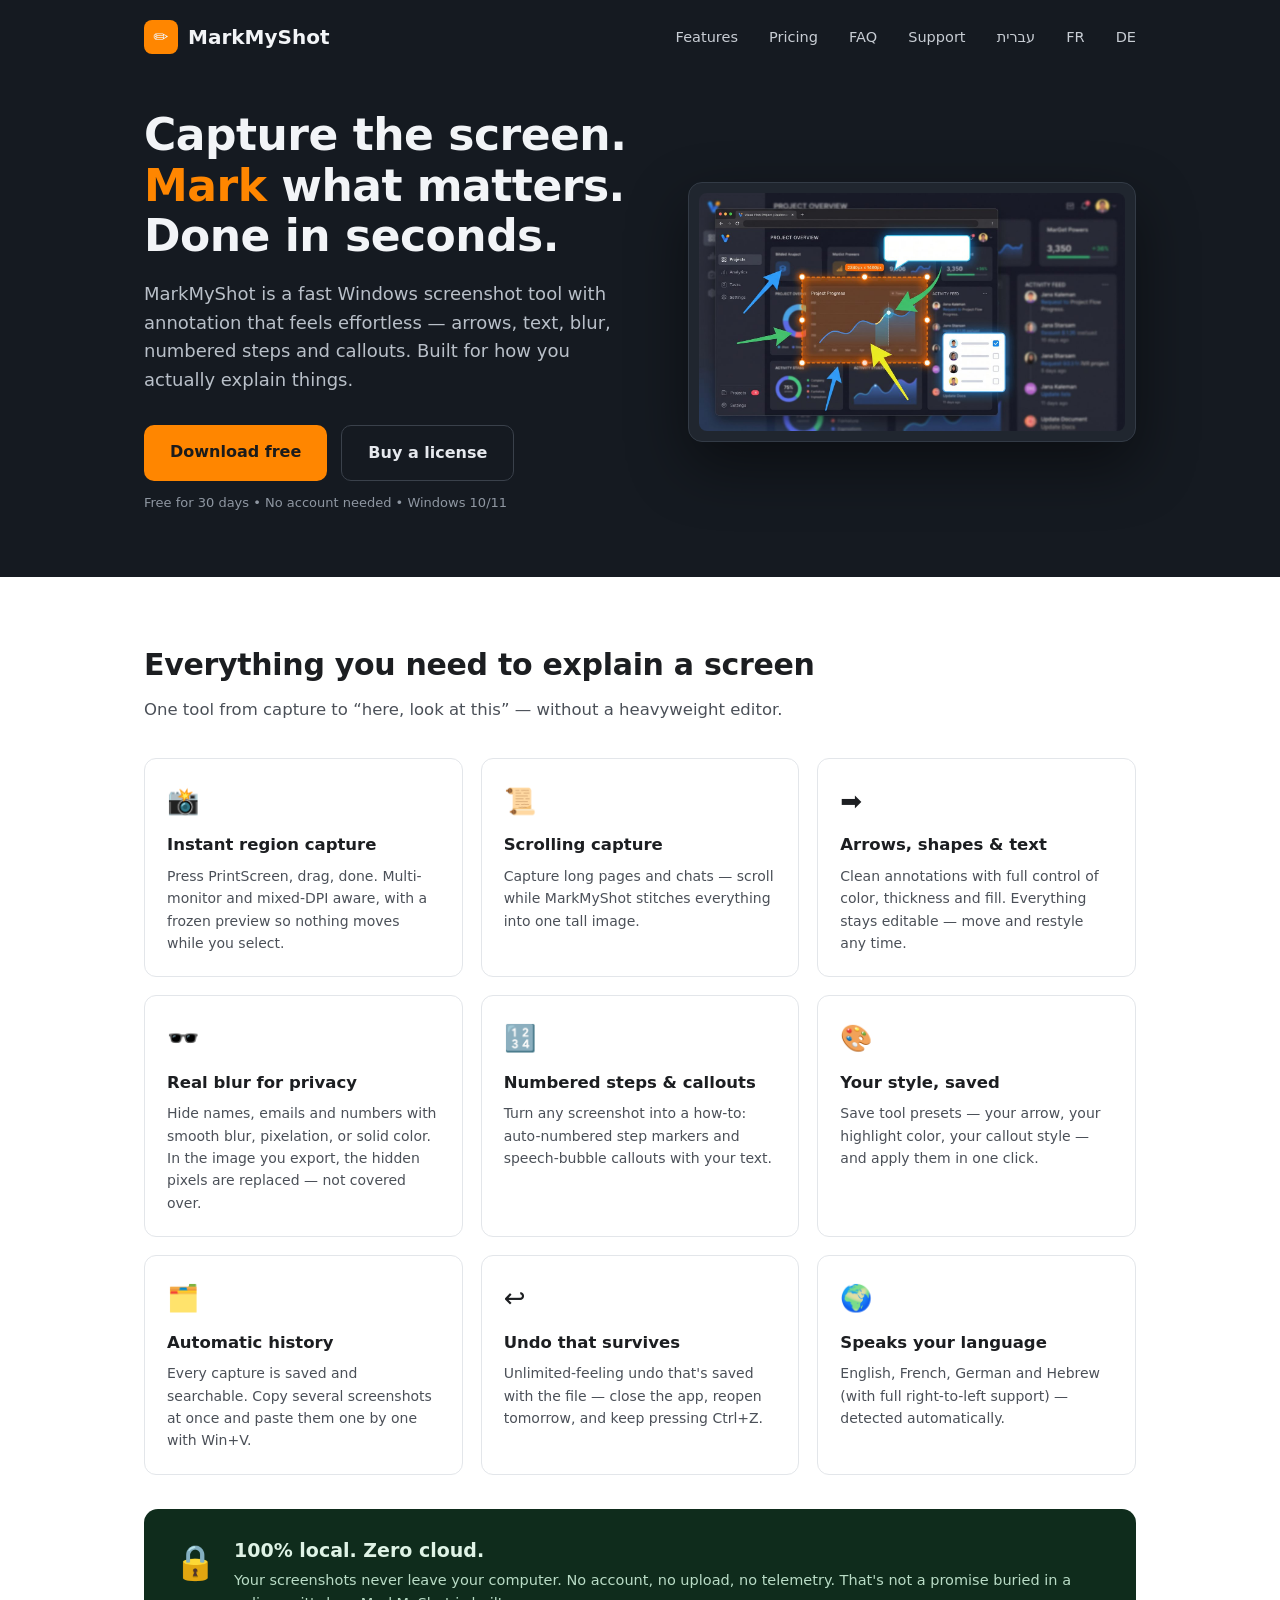
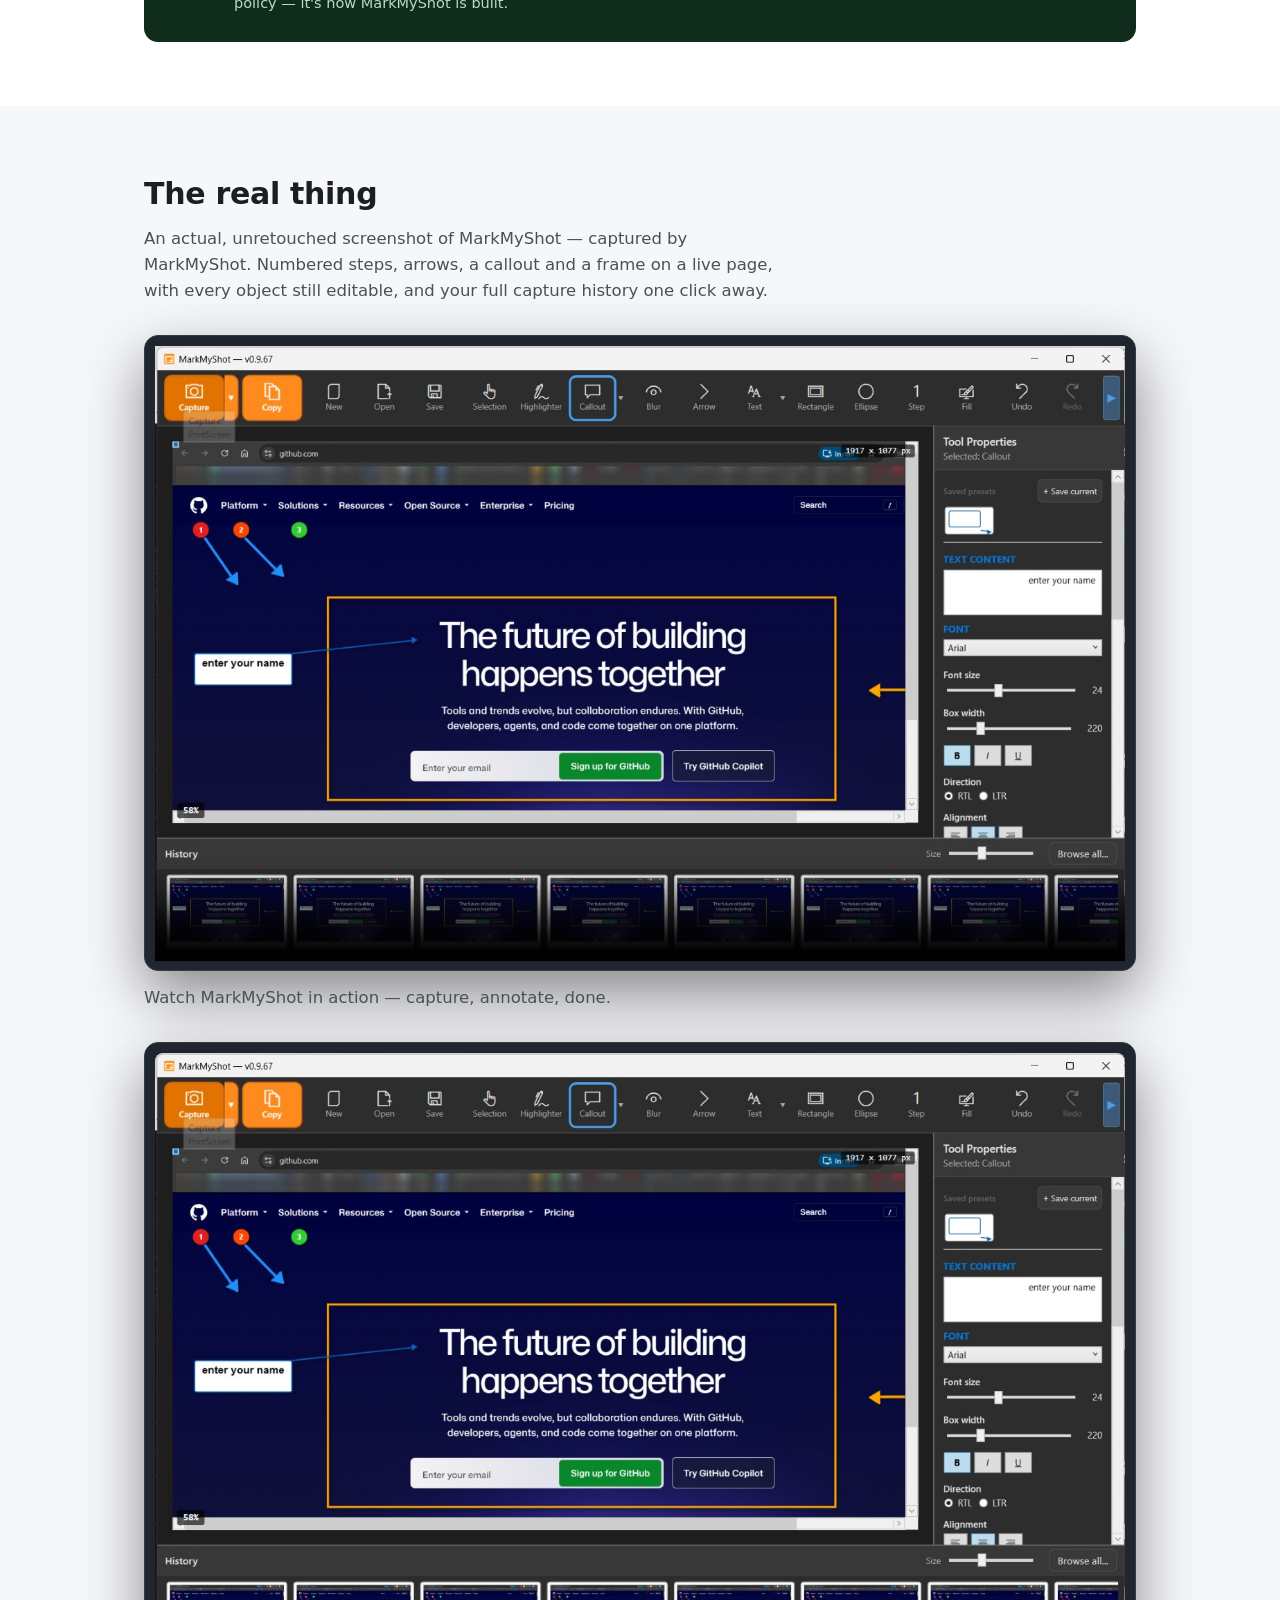
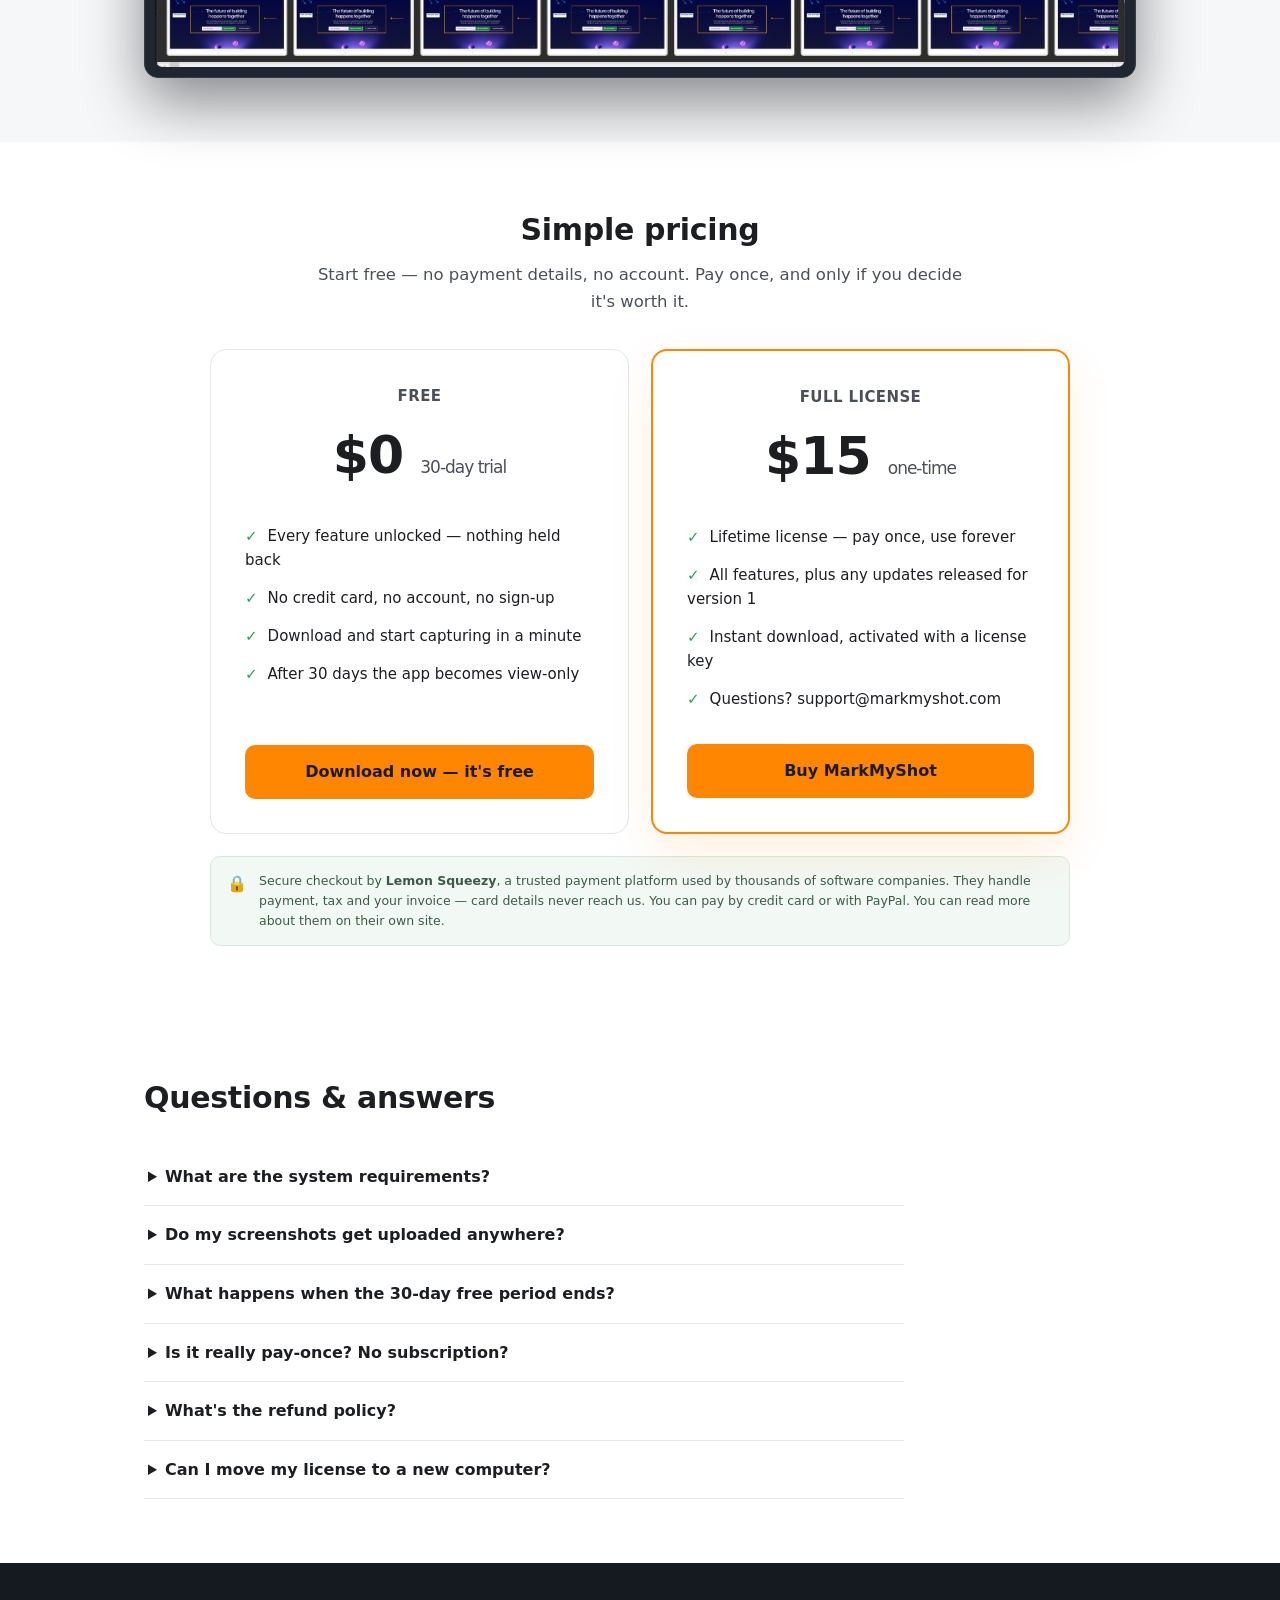
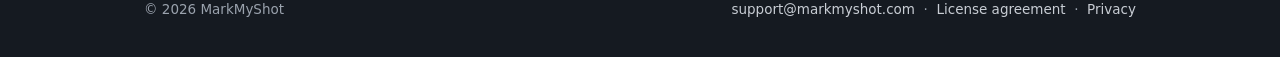
==== commit 6147245b: "Mention PayPal as a payment option; ship build 0.9.88" ====
--- a/index.html
+++ b/index.html
@@ -141,7 +141,7 @@
     </div>
     <div class="trust">
       <div>🔒</div>
-      <p>Secure checkout by <strong>Lemon Squeezy</strong>, a trusted payment platform used by thousands of software companies. They handle payment, tax and your invoice — card details never reach us. You can read more about them on their own site.</p>
+      <p>Secure checkout by <strong>Lemon Squeezy</strong>, a trusted payment platform used by thousands of software companies. They handle payment, tax and your invoice — card details never reach us. You can pay by credit card or with PayPal. You can read more about them on their own site.</p>
     </div>
   </div>
 </section>
@@ -160,7 +160,7 @@
       </details>
       <details>
         <summary>What happens when the 30-day free period ends?</summary>
-        <p>The app switches to view-only. You can still open MarkMyShot and look through everything you captured, and your files stay on your disk in standard PNG format — nothing is deleted or locked away from other programs. Inside MarkMyShot, capturing, editing, saving, exporting and copying to the clipboard all require a license.</p>
+        <p>The app switches to view-only. You can still open MarkMyShot and look through everything you captured, and your files stay on your disk exactly where they were — nothing is deleted. Inside MarkMyShot, capturing, editing, saving, exporting and copying to the clipboard all require a license.</p>
       </details>
       <details>
         <summary>Is it really pay-once? No subscription?</summary>
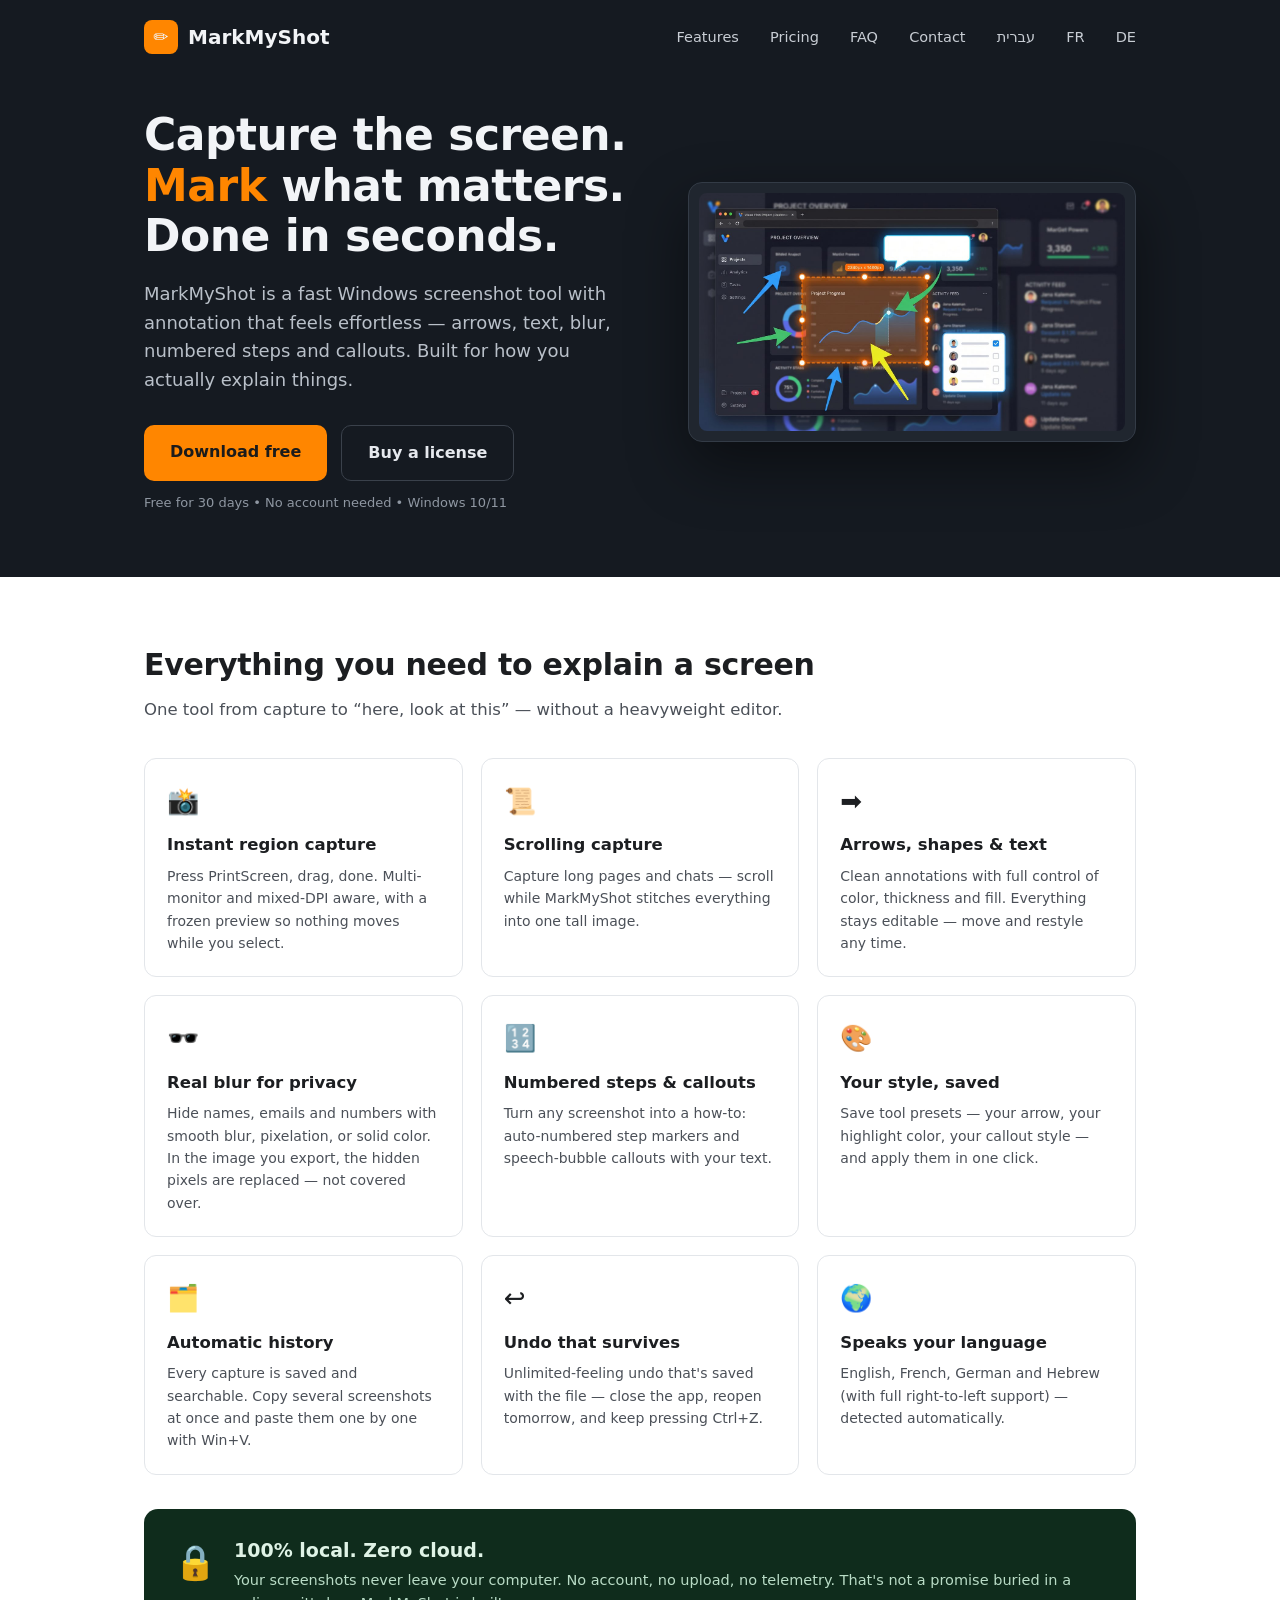
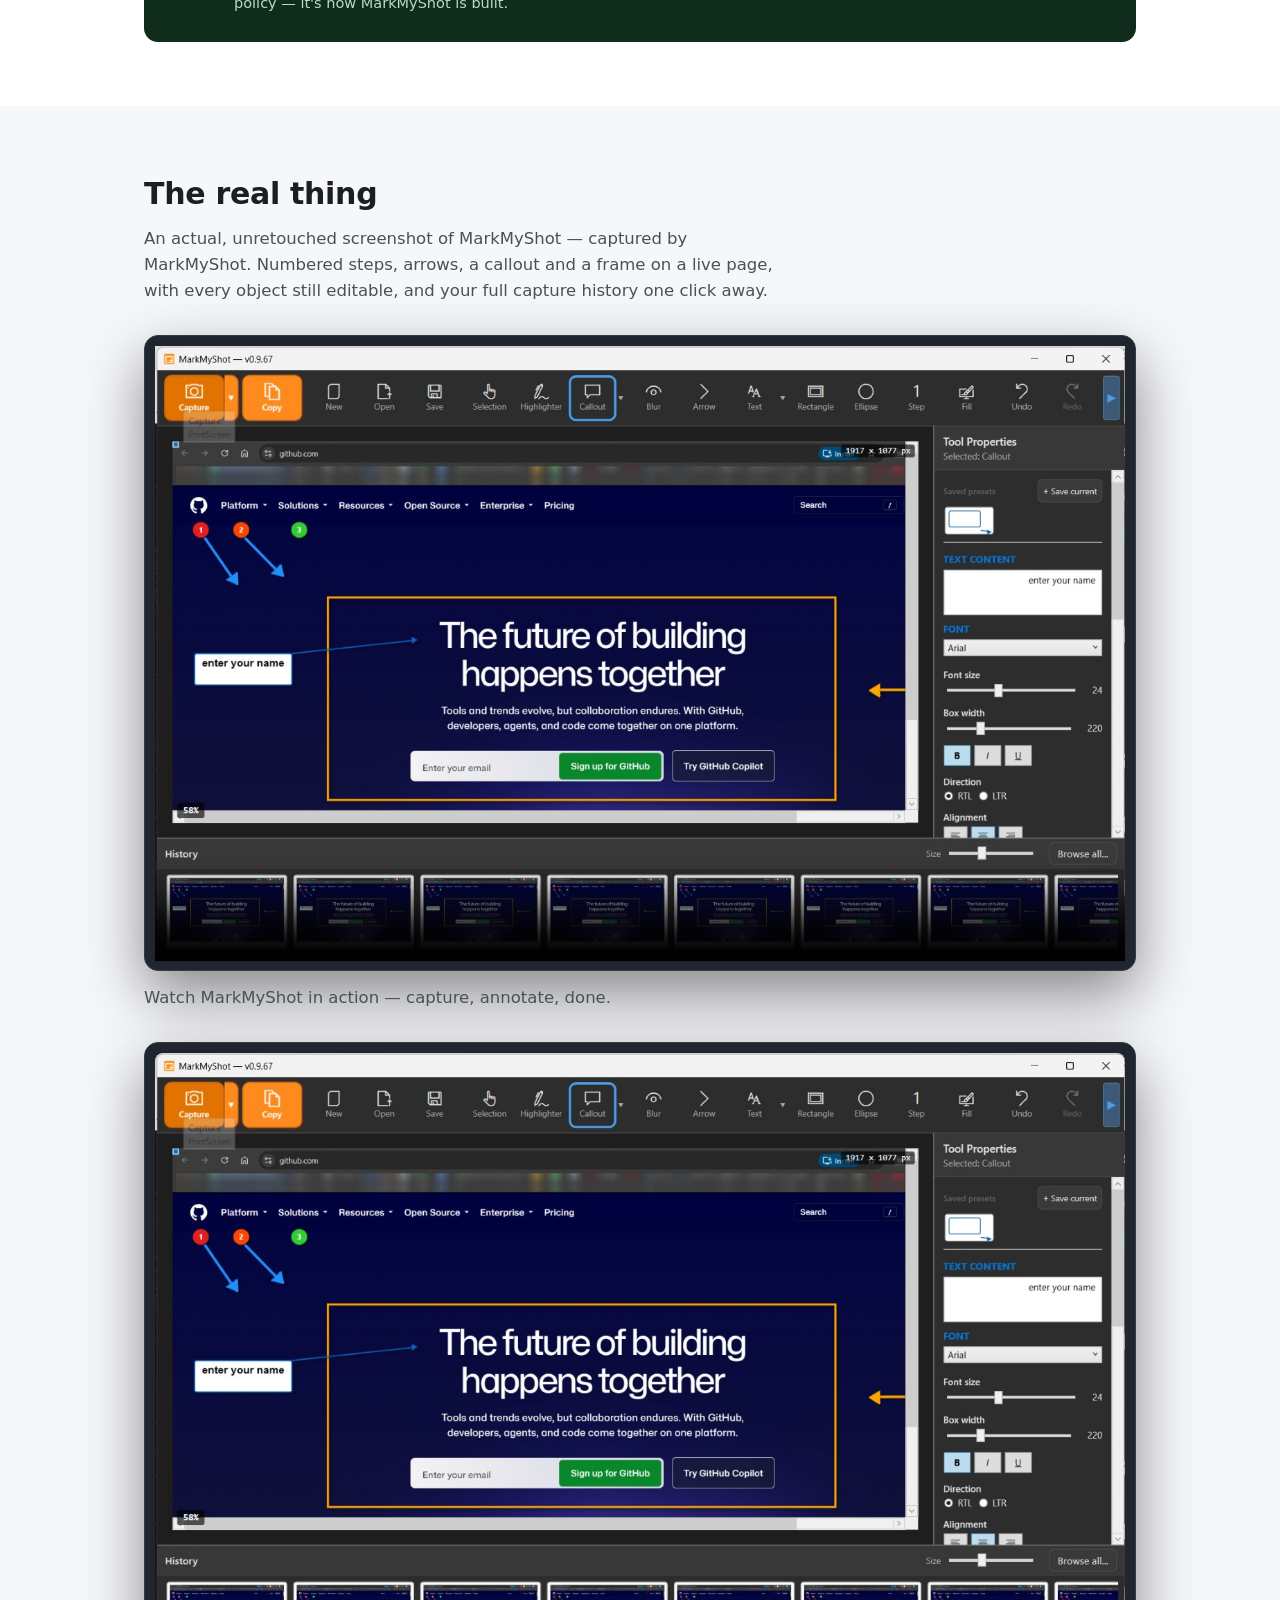
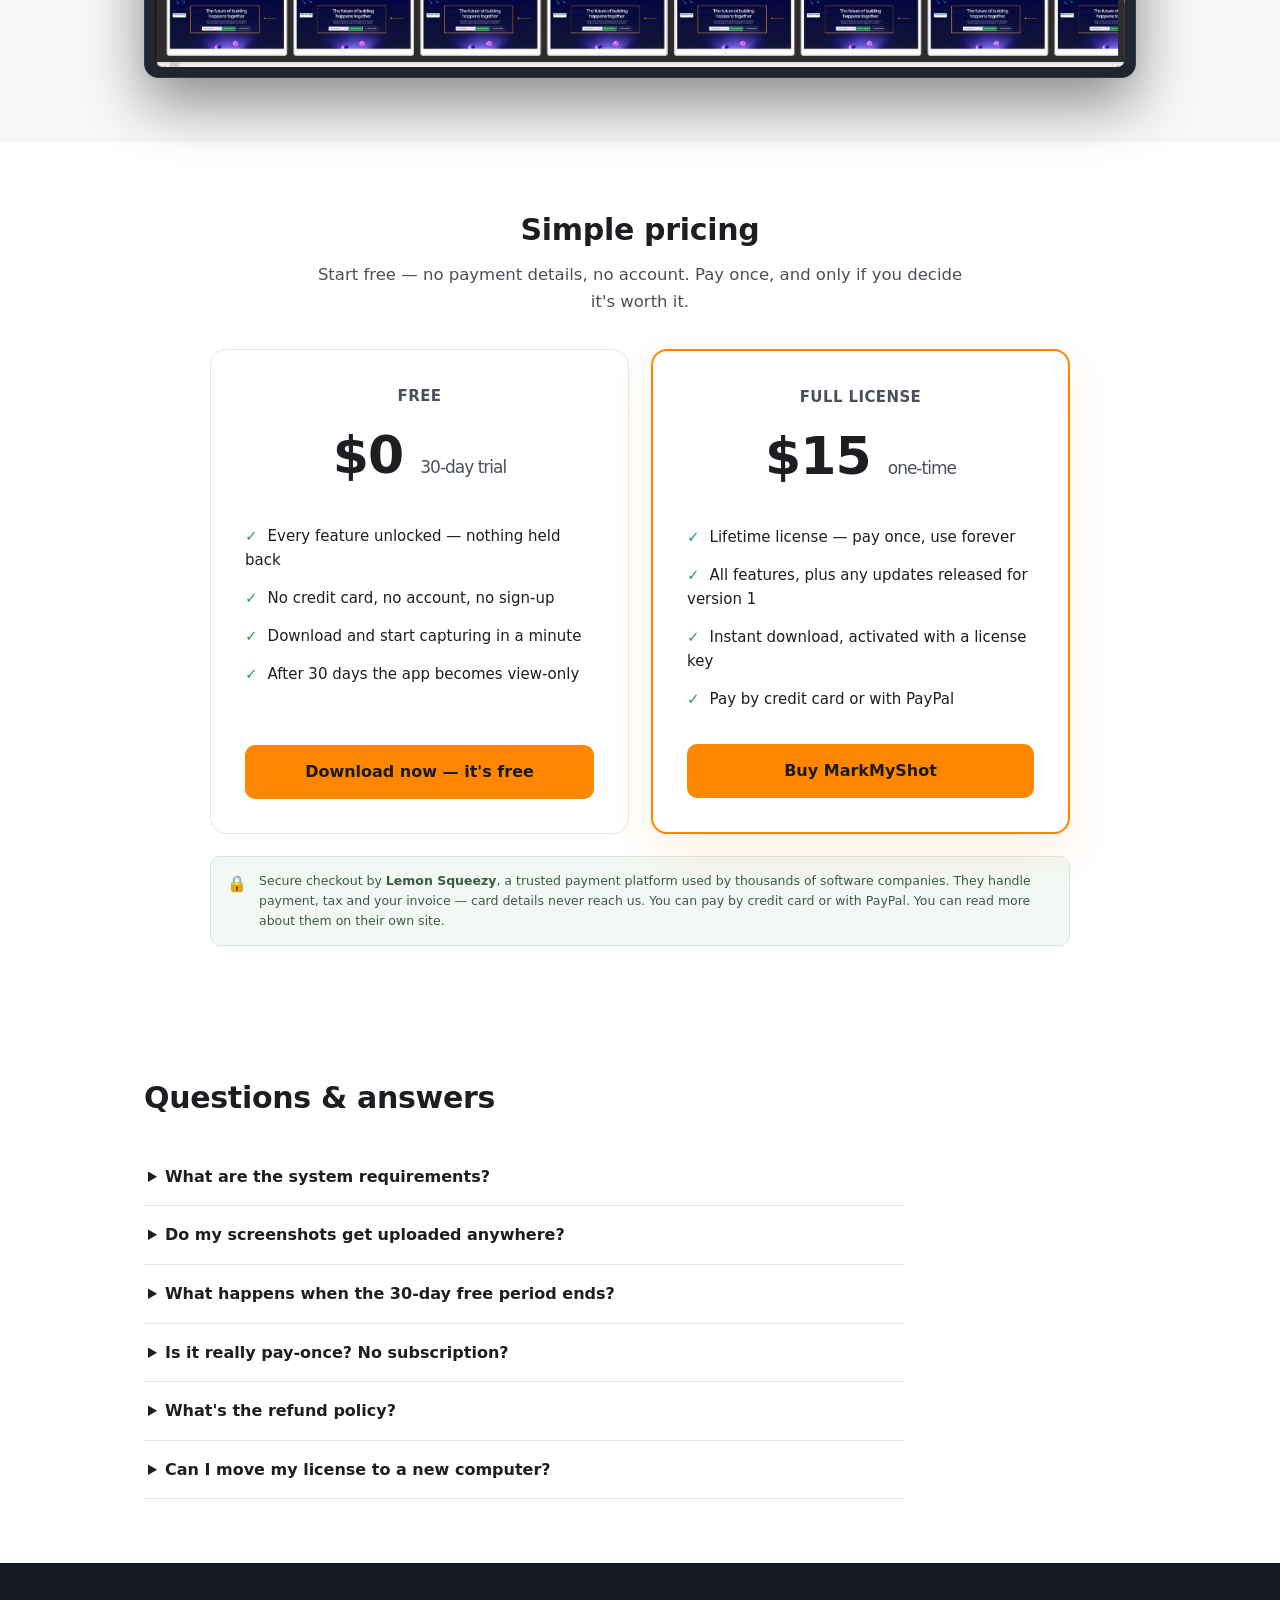
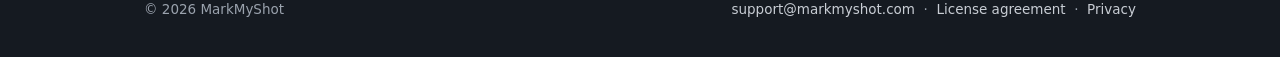
==== commit 5711436f: "Pricing card: no support promise, show the payment options instead" ====
--- a/index.html
+++ b/index.html
@@ -46,7 +46,7 @@
         <a href="#features">Features</a>
         <a href="#pricing">Pricing</a>
         <a href="#faq">FAQ</a>
-        <a href="mailto:support@markmyshot.com">Support</a>
+        <a href="mailto:support@markmyshot.com">Contact</a>
         <a href="he.html" lang="he">עברית</a>
         <a href="fr.html" lang="fr">FR</a>
         <a href="de.html" lang="de">DE</a>
@@ -134,7 +134,7 @@
           <li>Lifetime license — pay once, use forever</li>
           <li>All features, plus any updates released for version 1</li>
           <li>Instant download, activated with a license key</li>
-          <li>Questions? support@markmyshot.com</li>
+          <li>Pay by credit card or with PayPal</li>
         </ul>
         <a class="btn btn-primary" href="https://markmyshot.lemonsqueezy.com/checkout/buy/40103c09-baea-47e1-b508-08ca0bba4fe6" id="buy-btn" style="width:100%">Buy MarkMyShot</a>
       </div>
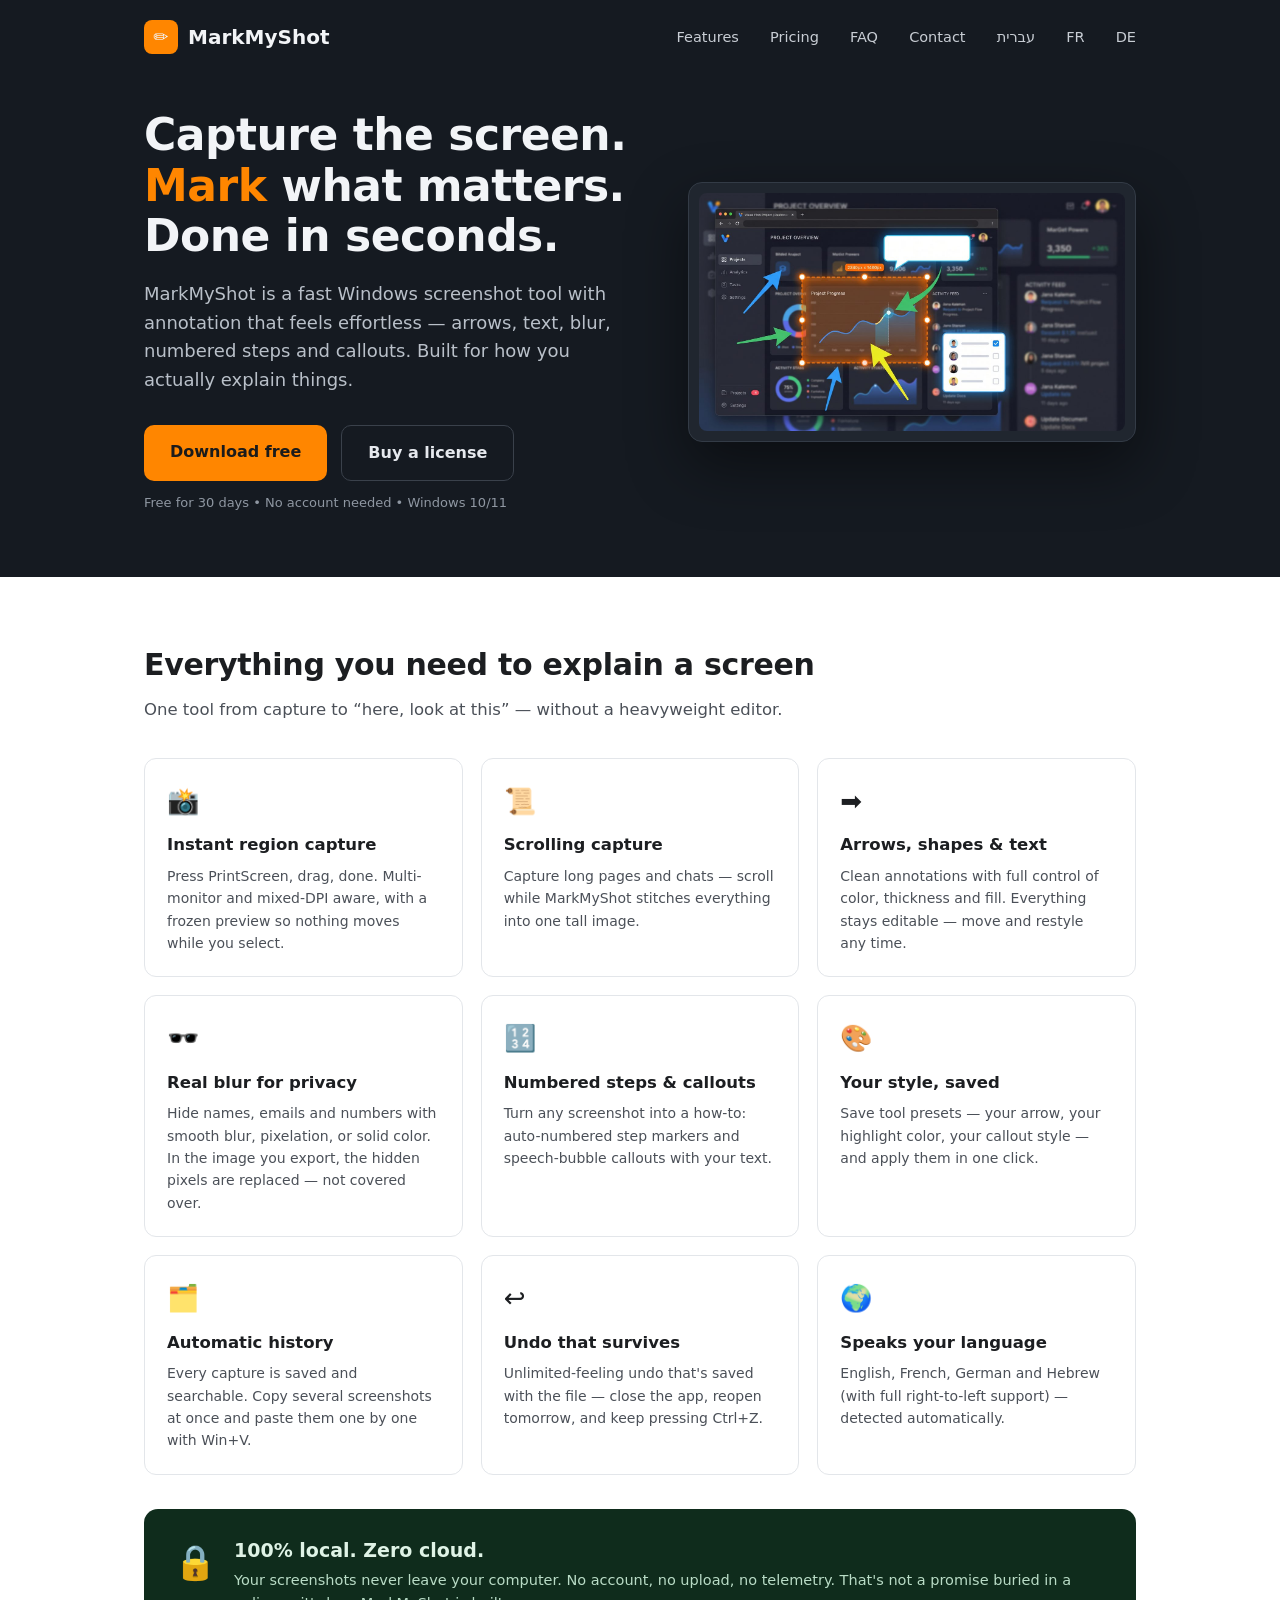
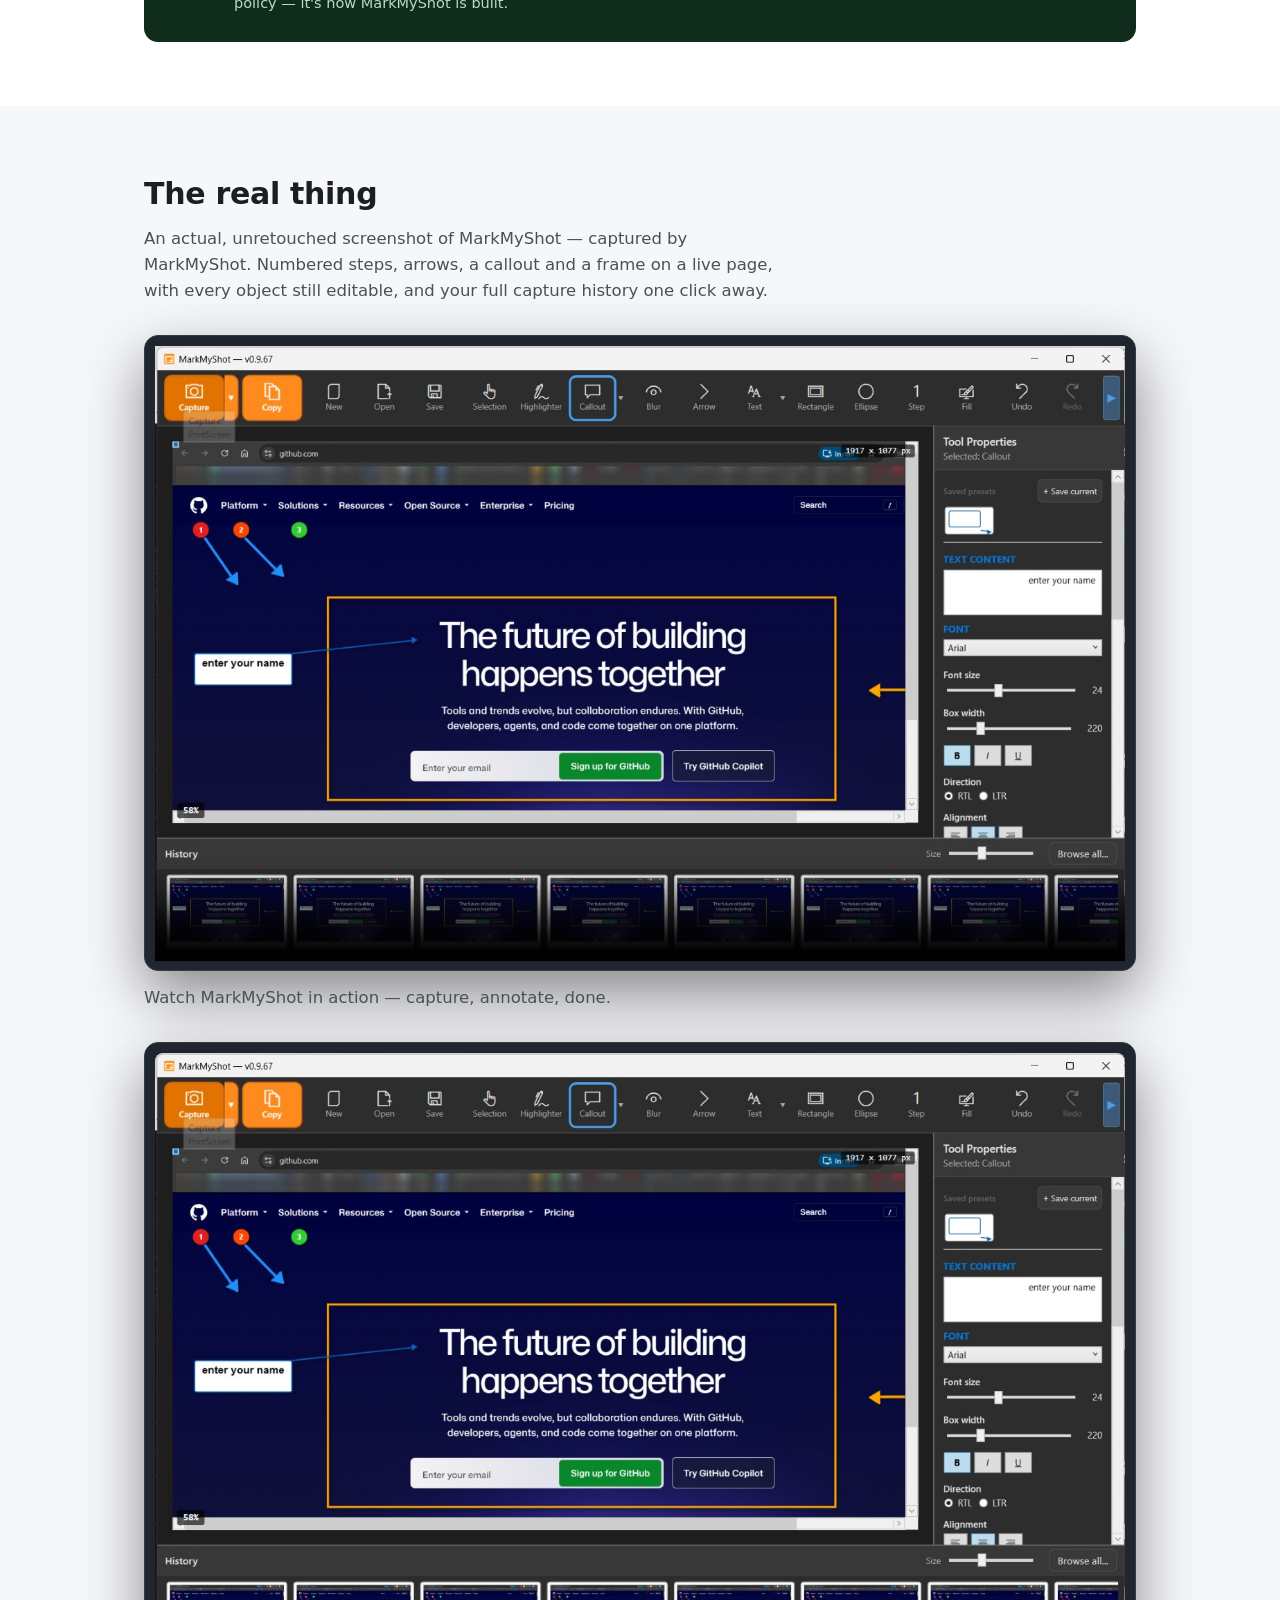
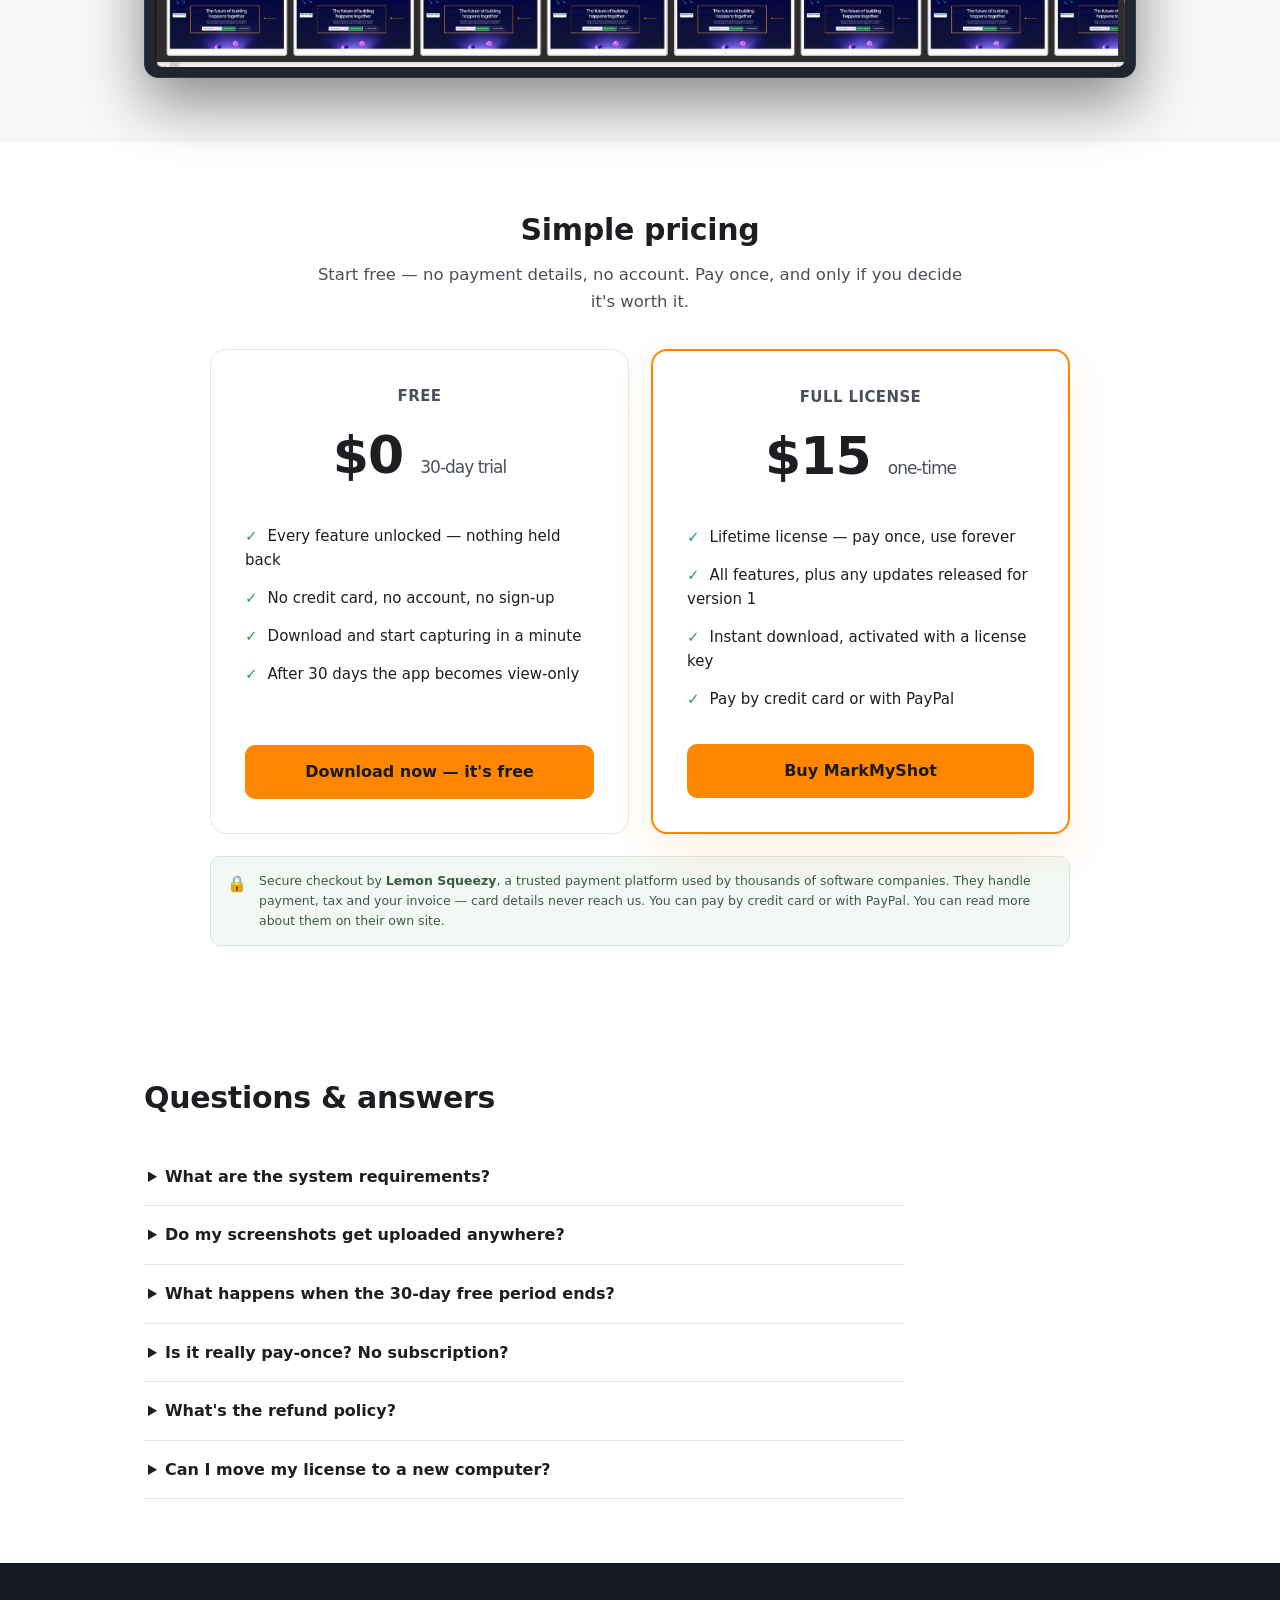
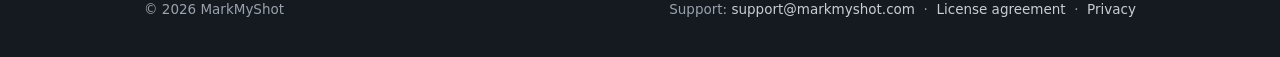
==== commit c2a6393b: "Label the footer address as support" ====
--- a/index.html
+++ b/index.html
@@ -183,7 +183,7 @@
     <div class="cols">
       <div>© 2026 MarkMyShot</div>
       <div>
-        <a href="mailto:support@markmyshot.com">support@markmyshot.com</a>
+        Support: <a href="mailto:support@markmyshot.com">support@markmyshot.com</a>
         &nbsp;·&nbsp; <a href="eula.html">License agreement</a>
         &nbsp;·&nbsp; <a href="privacy.html">Privacy</a>
       </div>
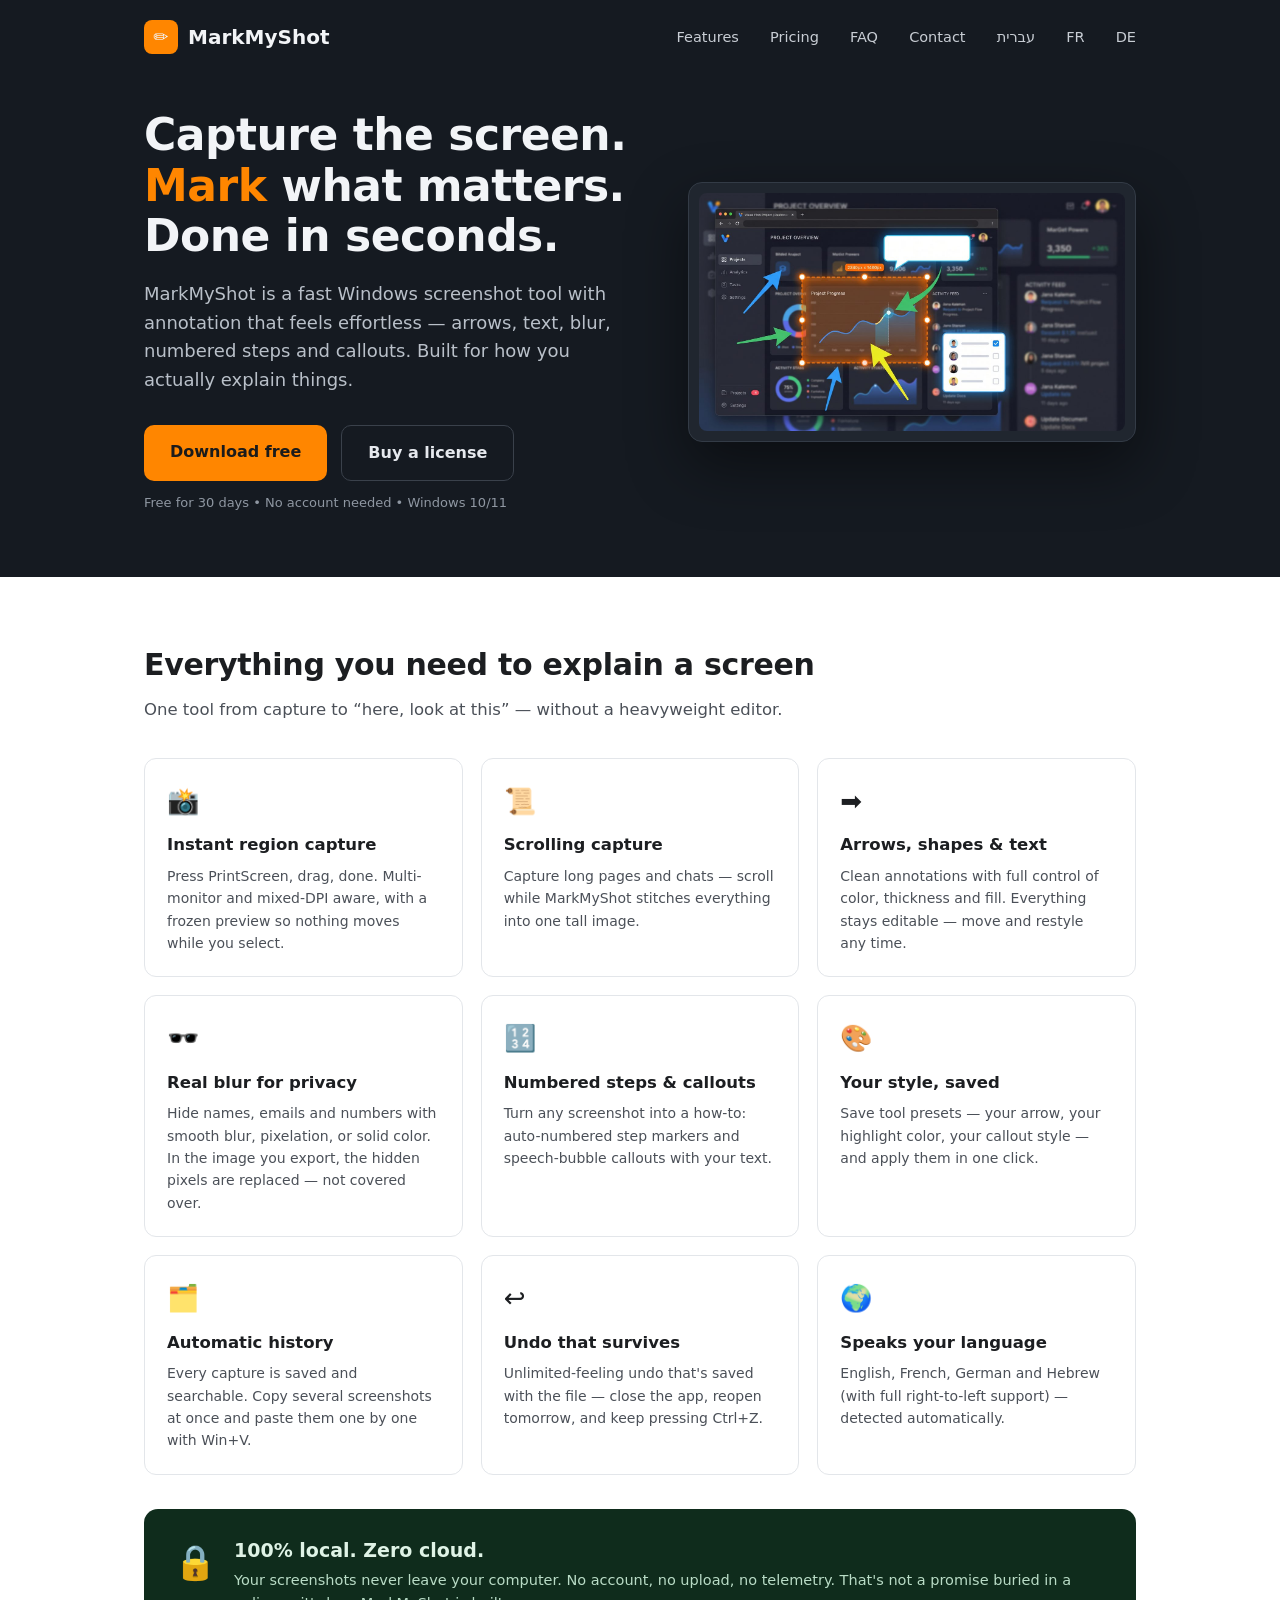
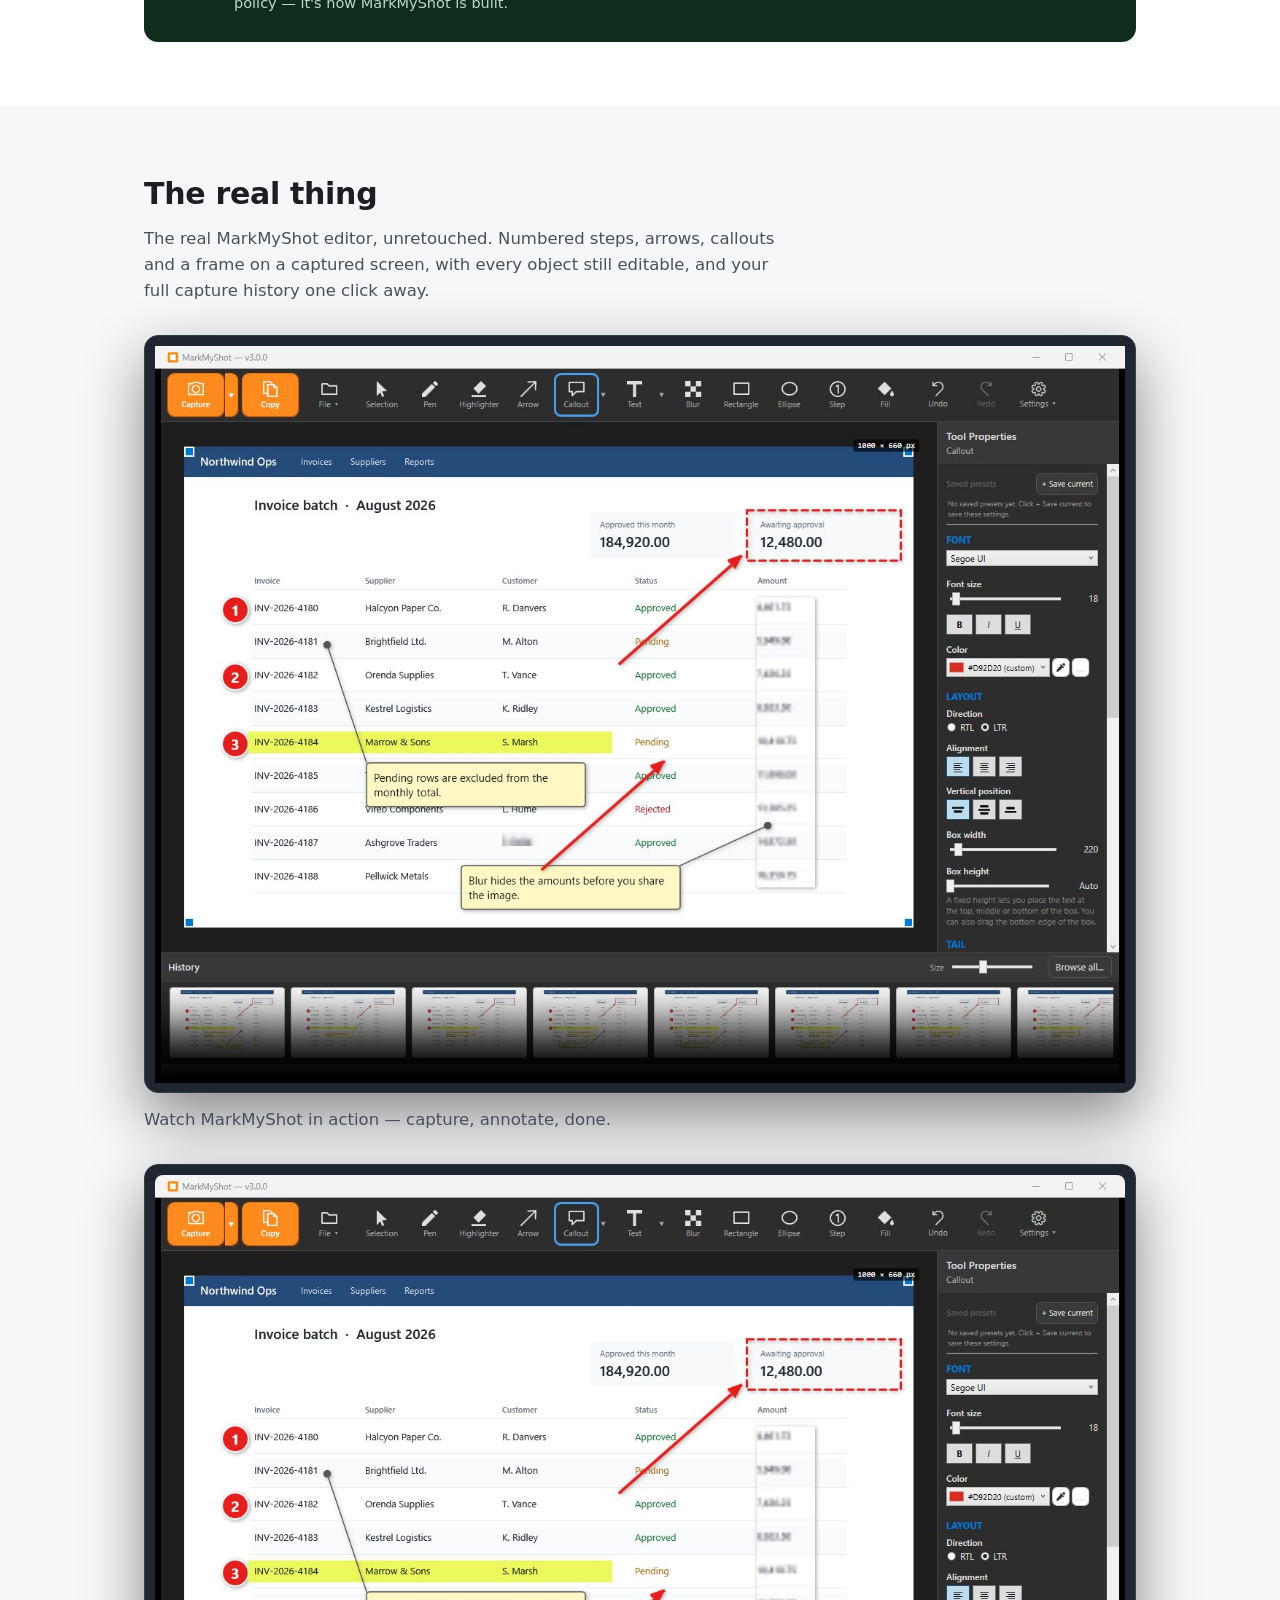
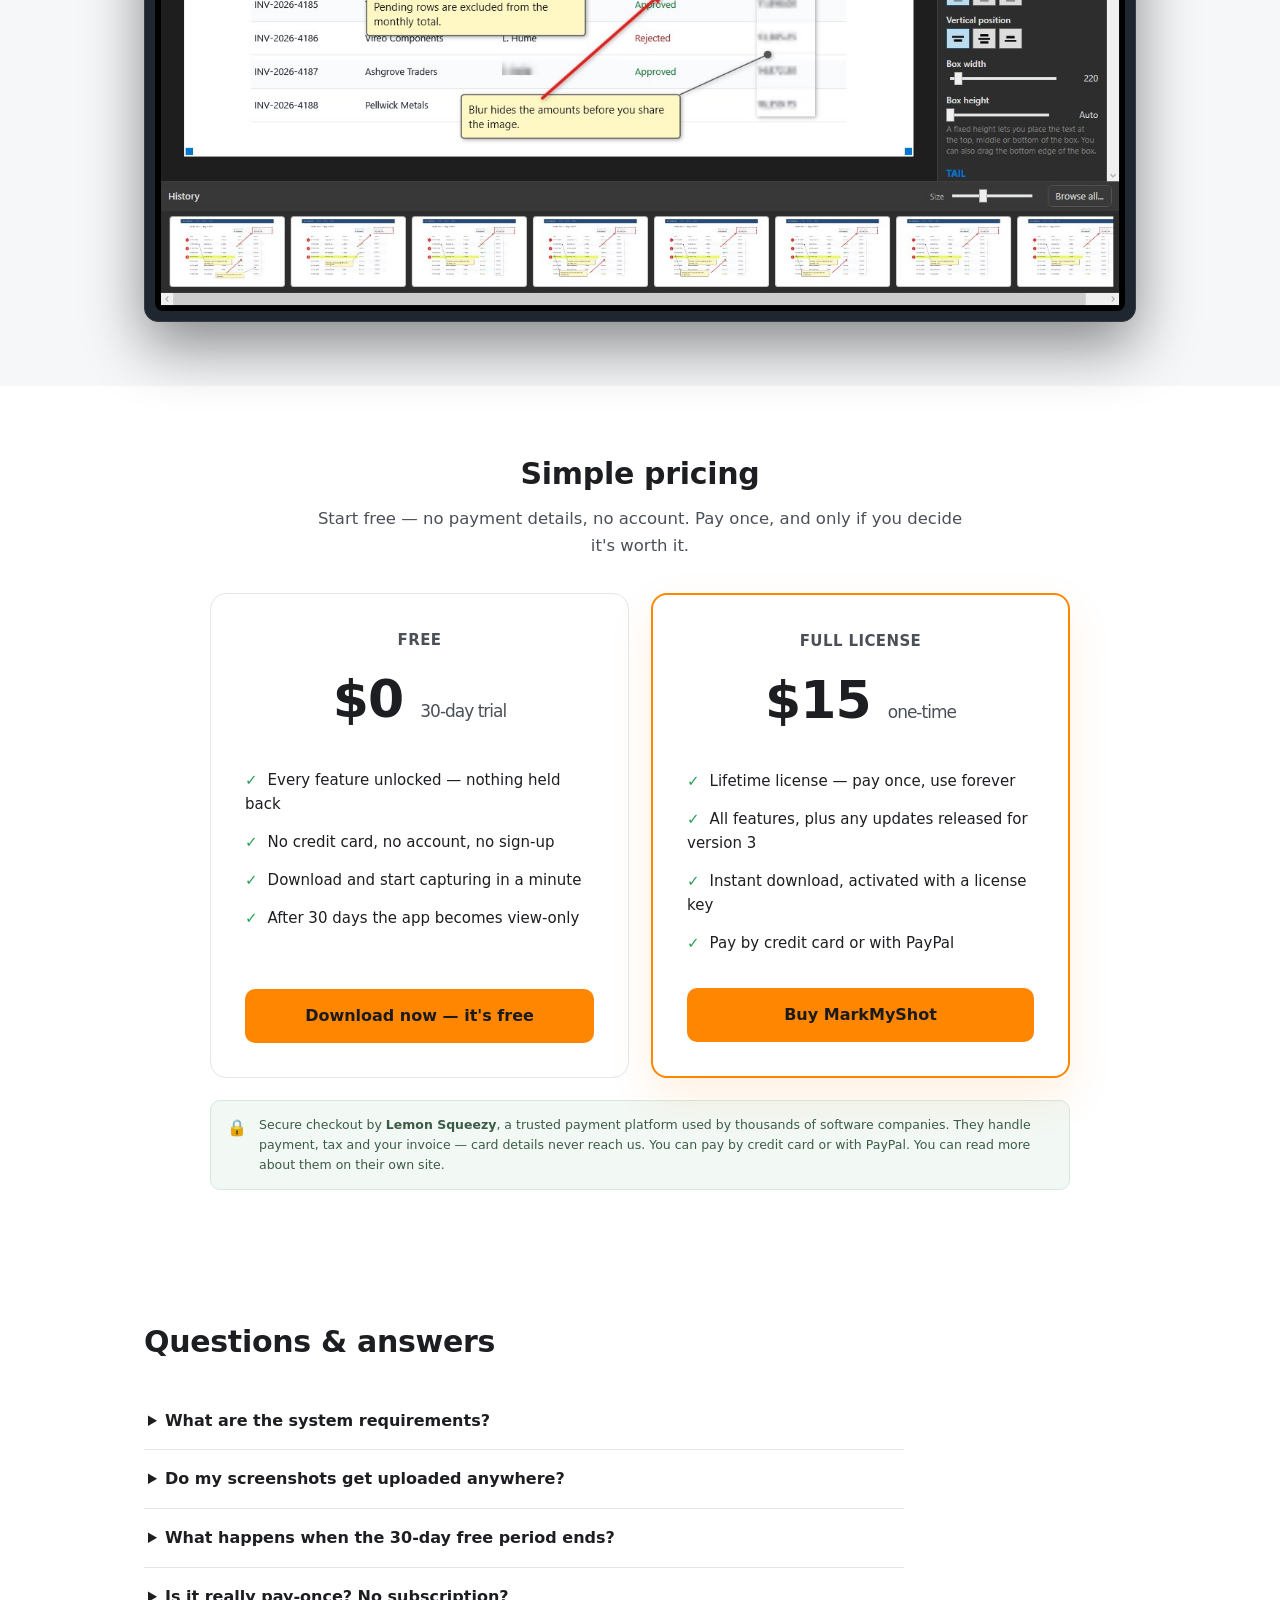
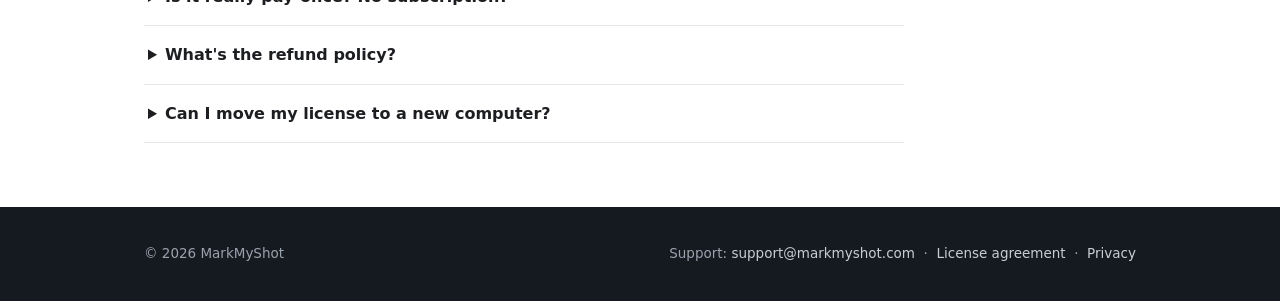
==== commit 82c8ce49: "גרסה 3.0.0: תמונת מסך וסרטון חדשים, בלי מותג של אף אחד אחר התמונה הקודמת הראתה את דף הבית של GitHub " ====
--- a/index.html
+++ b/index.html
@@ -98,7 +98,7 @@
 <section class="alt" id="in-action">
   <div class="wrap">
     <h2>The real thing</h2>
-    <p class="lead">An actual, unretouched screenshot of MarkMyShot — captured by MarkMyShot. Numbered steps, arrows, a callout and a frame on a live page, with every object still editable, and your full capture history one click away.</p>
+    <p class="lead">The real MarkMyShot editor, unretouched. Numbered steps, arrows, callouts and a frame on a captured screen, with every object still editable, and your full capture history one click away.</p>
     <div class="shot-frame" style="margin-top:30px">
       <video src="demo.mp4" poster="editor.jpg" controls preload="none" playsinline
              aria-label="Demo video of MarkMyShot capturing and annotating a screen"
@@ -106,7 +106,7 @@
     </div>
     <p class="lead" style="margin-top:14px">Watch MarkMyShot in action — capture, annotate, done.</p>
     <div class="shot-frame" style="margin-top:30px">
-      <img src="editor.jpg" alt="Actual MarkMyShot editor window: toolbar with capture and annotation tools, an annotated web page with steps, arrows and a callout, tool properties panel, and the history strip">
+      <img src="editor.jpg" alt="The MarkMyShot editor window: toolbar with capture and annotation tools, an annotated screen with steps, arrows and callouts, the tool properties panel, and the history strip">
     </div>
   </div>
 </section>
@@ -132,7 +132,7 @@
         <div class="price">$15 <small>one-time</small></div>
         <ul>
           <li>Lifetime license — pay once, use forever</li>
-          <li>All features, plus any updates released for version 1</li>
+          <li>All features, plus any updates released for version 3</li>
           <li>Instant download, activated with a license key</li>
           <li>Pay by credit card or with PayPal</li>
         </ul>
@@ -164,7 +164,7 @@
       </details>
       <details>
         <summary>Is it really pay-once? No subscription?</summary>
-        <p>Yes. One payment, lifetime license, and updates released for version 1 are included. A future major version, if there ever is one, is not included.</p>
+        <p>Yes. One payment, lifetime license, and updates released for version 3 are included. A future major version, if there ever is one, is not included.</p>
       </details>
       <details>
         <summary>What's the refund policy?</summary>
